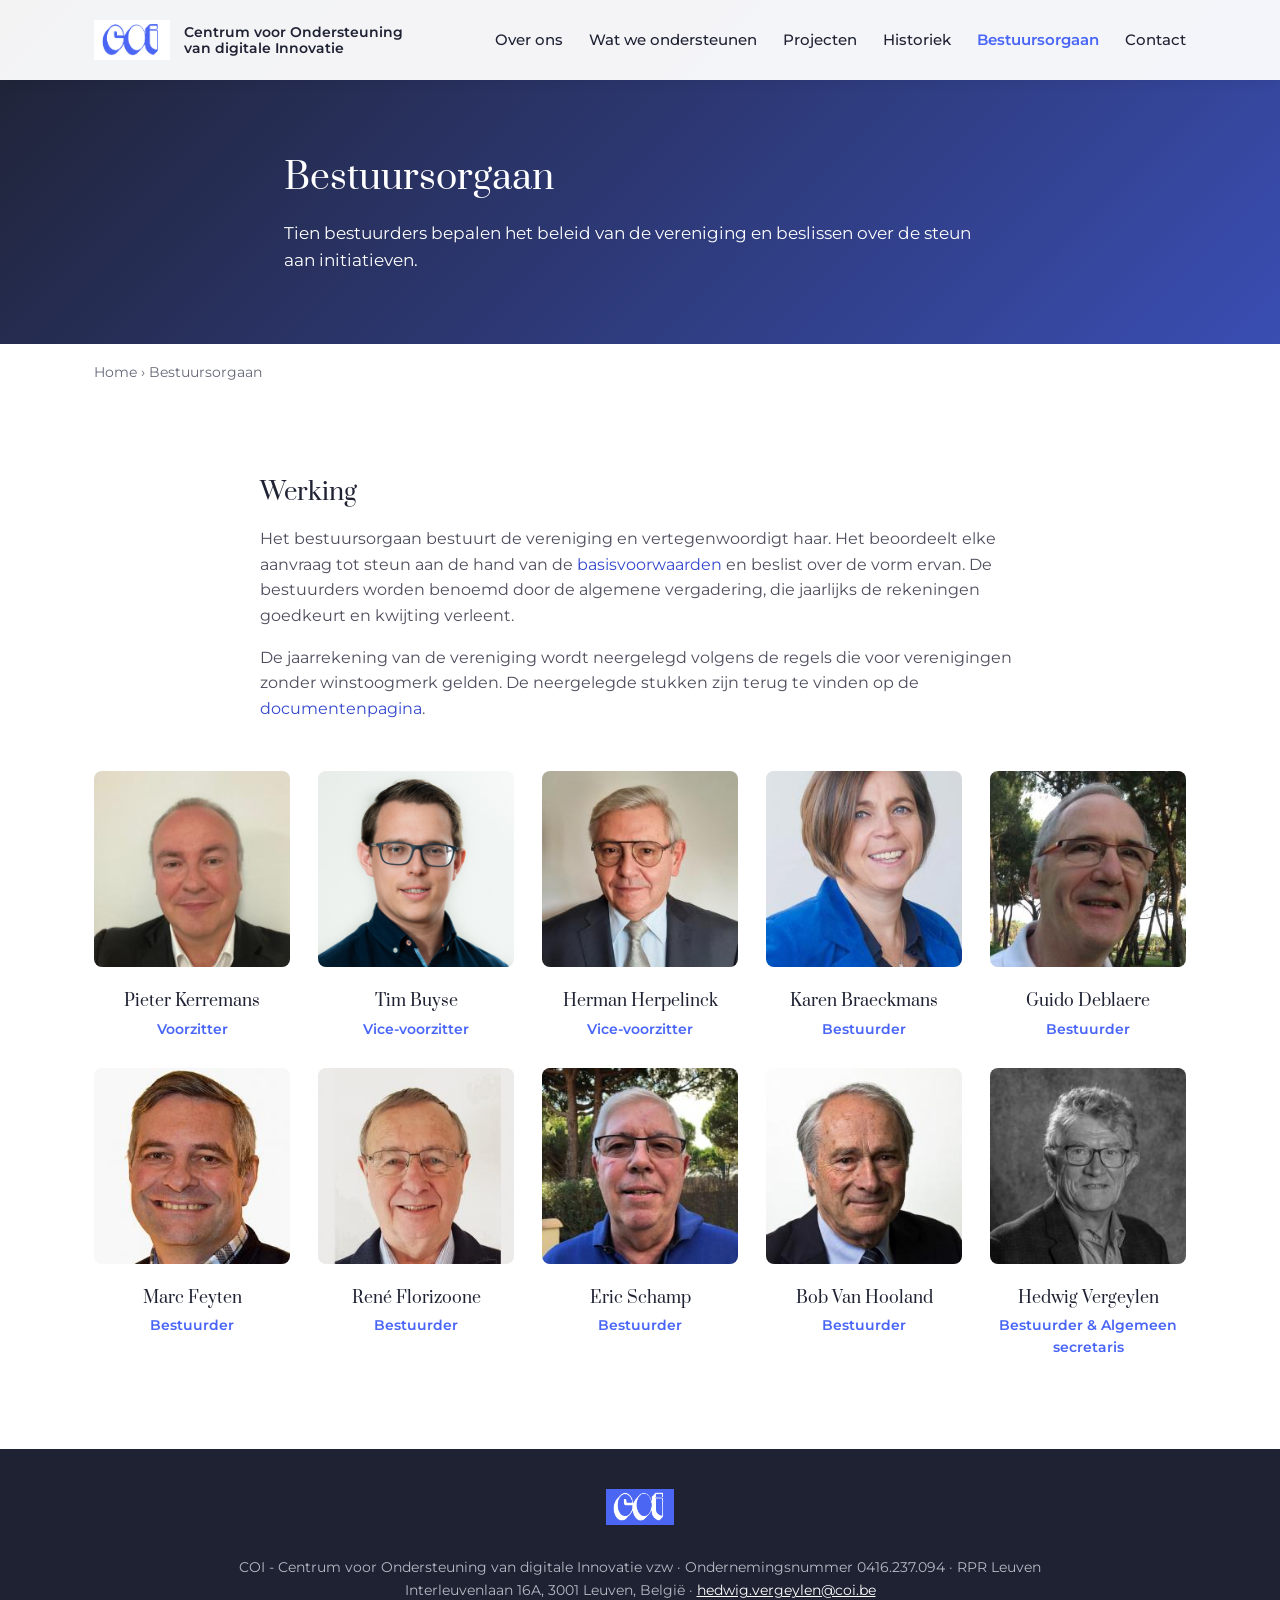
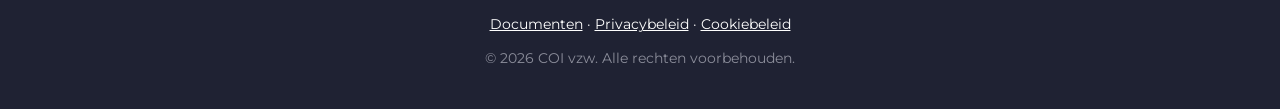
==== bestuursorgaan/index.html @ 9c0be6d2 "Splits one-pager op in elf pagina's en herwerk de projecten De Google for Nonprofits-aanvraag werd g" ====
<!DOCTYPE html>
<html lang="nl">
<head>
<meta charset="UTF-8" />
<meta name="viewport" content="width=device-width, initial-scale=1.0" />
<title>Bestuursorgaan - COI vzw</title>
<meta name="description" content="Het bestuursorgaan van COI vzw telt tien leden. Samenstelling, werking en verantwoording tegenover de algemene vergadering." />
<link rel="canonical" href="https://www.coivzw.be/bestuursorgaan/" />
<link rel="icon" type="image/png" sizes="32x32" href="../assets/favicon-32.png" />
<link rel="icon" type="image/png" sizes="16x16" href="../assets/favicon-16.png" />
<link rel="apple-touch-icon" href="../assets/apple-touch-icon.png" />
<link rel="preconnect" href="https://fonts.googleapis.com" />
<link rel="preconnect" href="https://fonts.gstatic.com" crossorigin />
<link href="https://fonts.googleapis.com/css2?family=Prata&family=Montserrat:wght@400;500;600;700&display=swap" rel="stylesheet" />
<link rel="stylesheet" href="../css/style.css" />
</head>
<body>

<header class="header" id="top">
  <div class="container header__inner">
    <a href="../" class="header__logo">
      <img src="../assets/logo.png" alt="COI vzw logo" class="header__logo-mark">
      <span class="header__logo-text">Centrum voor Ondersteuning<br>van digitale Innovatie</span>
    </a>
    <nav class="nav" id="nav">
      <ul class="nav__list">
        <li><a href="../over-ons/">Over ons</a></li>
        <li><a href="../wat-we-ondersteunen/">Wat we ondersteunen</a></li>
        <li><a href="../projecten/">Projecten</a></li>
        <li><a href="../historiek/">Historiek</a></li>
        <li><a href="../bestuursorgaan/" class="is-active">Bestuursorgaan</a></li>
        <li><a href="../contact/">Contact</a></li>
      </ul>
    </nav>
    <button class="nav-toggle" id="navToggle" aria-label="Menu openen" aria-expanded="false">
      <span></span><span></span><span></span>
    </button>
  </div>
</header>

<section class="page-hero">
  <div class="page-hero__overlay"></div>
  <div class="container page-hero__content">
    <h1>Bestuursorgaan</h1>
    <p>Tien bestuurders bepalen het beleid van de vereniging en beslissen over de steun aan initiatieven.</p>
  </div>
</section>

<main>
  <div class="container">
    <p class="breadcrumb"><a href="../">Home</a> &rsaquo; Bestuursorgaan</p>
  </div>

  <section class="section">
    <div class="container">
      <div class="prose" style="margin-bottom:50px;">
        <h2>Werking</h2>
        <p>Het bestuursorgaan bestuurt de vereniging en vertegenwoordigt haar. Het beoordeelt elke aanvraag tot steun aan de hand van de <a href="../wat-we-ondersteunen/">basisvoorwaarden</a> en beslist over de vorm ervan. De bestuurders worden benoemd door de algemene vergadering, die jaarlijks de rekeningen goedkeurt en kwijting verleent.</p>
        <p>De jaarrekening van de vereniging wordt neergelegd volgens de regels die voor verenigingen zonder winstoogmerk gelden. De neergelegde stukken zijn terug te vinden op de <a href="../documenten/">documentenpagina</a>.</p>
      </div>

      <div class="board-grid">
        <div class="board-member">
          <img src="../assets/pk.jpg" alt="Pieter Kerremans" loading="lazy">
          <h3>Pieter Kerremans</h3>
          <p>Voorzitter</p>
        </div>
        <div class="board-member">
          <img src="../assets/tim-buyse.jpg" alt="Tim Buyse" loading="lazy">
          <h3>Tim Buyse</h3>
          <p>Vice-voorzitter</p>
        </div>
        <div class="board-member">
          <img src="../assets/herman-herpelinck.jpg" alt="Herman Herpelinck" loading="lazy">
          <h3>Herman Herpelinck</h3>
          <p>Vice-voorzitter</p>
        </div>
        <div class="board-member">
          <img src="../assets/karen-braeckmans.jpeg" alt="Karen Braeckmans" loading="lazy">
          <h3>Karen Braeckmans</h3>
          <p>Bestuurder</p>
        </div>
        <div class="board-member">
          <img src="../assets/guido-deblaere.jpg" alt="Guido Deblaere" loading="lazy">
          <h3>Guido Deblaere</h3>
          <p>Bestuurder</p>
        </div>
        <div class="board-member">
          <img src="../assets/marc-feyten.jpg" alt="Marc Feyten" loading="lazy">
          <h3>Marc Feyten</h3>
          <p>Bestuurder</p>
        </div>
        <div class="board-member">
          <img src="../assets/rene-florizoone.jpg" alt="René Florizoone" loading="lazy">
          <h3>René Florizoone</h3>
          <p>Bestuurder</p>
        </div>
        <div class="board-member">
          <img src="../assets/eric-schamp.jpg" alt="Eric Schamp" loading="lazy">
          <h3>Eric Schamp</h3>
          <p>Bestuurder</p>
        </div>
        <div class="board-member">
          <img src="../assets/bob-van-hooland.jpeg" alt="Bob Van Hooland" loading="lazy">
          <h3>Bob Van Hooland</h3>
          <p>Bestuurder</p>
        </div>
        <div class="board-member">
          <img src="../assets/hedwig-vergeylen.jpg" alt="Hedwig Vergeylen" loading="lazy">
          <h3>Hedwig Vergeylen</h3>
          <p>Bestuurder &amp; Algemeen secretaris</p>
        </div>
      </div>
    </div>
  </section>
</main>

<footer class="footer">
  <div class="container footer__inner">
    <img src="../assets/logo_white.png" alt="COI vzw logo" class="footer__logo">
    <p class="footer__legal">
      COI - Centrum voor Ondersteuning van digitale Innovatie vzw &middot; Ondernemingsnummer 0416.237.094 &middot; RPR Leuven<br>
      Interleuvenlaan 16A, 3001 Leuven, België &middot; <a href="mailto:hedwig.vergeylen@coi.be">hedwig.vergeylen@coi.be</a>
    </p>
    <p class="footer__links">
      <a href="../documenten/">Documenten</a> &middot;
      <a href="../privacy/">Privacybeleid</a> &middot;
      <a href="../cookies/">Cookiebeleid</a>
    </p>
    <p class="footer__copy">&copy; <span id="year"></span> COI vzw. Alle rechten voorbehouden.</p>
  </div>
</footer>

<script src="../js/script.js"></script>
</body>
</html>
---- css/style.css ----
:root {
  --color-primary: #4865f7;
  /* Iets donkerder dan --color-primary, enkel voor linktekst: het merkblauw haalt
     op wit net 4,69:1 en dat is te krap voor lopende tekst. */
  --color-link: #3448cd;
  --color-text: #4d4d5d;
  /* Voor bijschriften en meta-regels. Vervangt #9a9aa8 en #8b8d9a, die op wit
     onder de leesbaarheidsdrempel van 4,5:1 bleven. */
  --color-muted: #666877;
  --color-dark: #1f2233;
  --color-bg-alt: #f1f3f9;
  --font-heading: "Prata", serif;
  --font-body: "Montserrat", sans-serif;
  --max-width: 1140px;
}

* {
  margin: 0;
  padding: 0;
  box-sizing: border-box;
}

html {
  scroll-behavior: smooth;
  /* De site heeft maar een ontwerp: een licht. Zonder deze regel darkent de browser
     in donkere modus zelf het canvas, terwijl onze tekstkleuren donker blijven -
     dan staat bijna-zwarte tekst op een zwarte achtergrond. */
  color-scheme: only light;
  background-color: #fff;
}

body {
  font-family: var(--font-body);
  color: var(--color-text);
  line-height: 1.6;
  /* Expliciet, niet transparant: anders schijnt het canvas van de browser door. */
  background-color: #fff;
}

.container {
  max-width: var(--max-width);
  margin: 0 auto;
  padding: 0 24px;
}

h1, h2, h3 {
  font-family: var(--font-heading);
  color: var(--color-dark);
  font-weight: 400;
}

a {
  color: var(--color-link);
  text-decoration: none;
}

/* Header */
.header {
  position: fixed;
  top: 0;
  left: 0;
  right: 0;
  z-index: 100;
  background: rgba(255, 255, 255, 0.95);
  box-shadow: 0 2px 10px rgba(0, 0, 0, 0.06);
}

.header__inner {
  display: flex;
  align-items: center;
  justify-content: space-between;
  /* Houdt de naam los van het menu; zonder deze gap raken ze elkaar bijna
     op de breedtes waar het menu nog horizontaal staat. */
  gap: 48px;
  height: 80px;
}

.header__logo {
  display: flex;
  align-items: center;
  gap: 14px;
  color: var(--color-dark);
  flex-shrink: 0;
}

.header__logo-mark {
  height: 40px;
  width: auto;
  flex-shrink: 0;
}

.header__logo-text {
  font-size: 0.85rem;
  font-weight: 600;
  line-height: 1.2;
}

.nav__list {
  display: flex;
  gap: 26px;
  list-style: none;
}

.nav__list a {
  color: var(--color-dark);
  font-weight: 500;
  font-size: 0.95rem;
  transition: color 0.2s;
}

.nav__list a:hover {
  color: var(--color-primary);
}

.nav-toggle {
  display: none;
  flex-direction: column;
  justify-content: center;
  gap: 5px;
  background: none;
  border: none;
  cursor: pointer;
  width: 40px;
  height: 40px;
}

.nav-toggle span {
  display: block;
  width: 24px;
  height: 2px;
  background: var(--color-dark);
  margin: 0 auto;
}

/* Hero */
.hero {
  position: relative;
  height: 100vh;
  min-height: 480px;
  display: flex;
  align-items: center;
  background-size: cover;
  background-position: center;
  color: #fff;
}

.hero__overlay {
  position: absolute;
  inset: 0;
  background: linear-gradient(135deg, rgba(31, 34, 51, 0.85), rgba(72, 101, 247, 0.6));
}

.hero__content {
  position: relative;
  z-index: 1;
  max-width: 720px;
}

.hero h1 {
  color: #fff;
  font-size: 2.6rem;
  margin-bottom: 20px;
}

.hero p {
  font-size: 1.15rem;
  margin-bottom: 28px;
}

.btn {
  display: inline-block;
  background: var(--color-primary);
  color: #fff;
  padding: 14px 32px;
  border-radius: 4px;
  font-weight: 600;
  border: none;
  cursor: pointer;
  font-family: var(--font-body);
  font-size: 1rem;
  transition: background 0.2s;
}

.btn:hover {
  background: #2f48d6;
}

/* Sections */
.section {
  padding: 90px 0;
}

.section--alt {
  background: var(--color-bg-alt);
}

.section__title {
  font-size: 2.2rem;
  margin-bottom: 40px;
  text-align: center;
}

.section__intro {
  text-align: center;
  margin-top: -20px;
  margin-bottom: 40px;
  color: var(--color-text);
}

/* About */
.about {
  max-width: 760px;
  margin: 0 auto;
}

.about p {
  margin-bottom: 18px;
}

.about ul {
  margin: 0 0 18px 20px;
}

.about li {
  margin-bottom: 8px;
}

/* Projects */
.projects-grid {
  display: grid;
  grid-template-columns: repeat(auto-fit, minmax(280px, 1fr));
  gap: 28px;
}

.project-card {
  background: #fff;
  border-radius: 8px;
  overflow: hidden;
  box-shadow: 0 4px 16px rgba(0, 0, 0, 0.06);
  display: flex;
  flex-direction: column;
  transition: transform 0.2s, box-shadow 0.2s;
}

.project-card:hover {
  transform: translateY(-4px);
  box-shadow: 0 8px 24px rgba(0, 0, 0, 0.1);
}

/* Elk logo staat in hetzelfde lichtgrijze kader - een lichte drager, want zo
   goed als elk merk levert zijn logo in een donkere versie aan. Het grijs zet
   het kader vanzelf af tegen de witte kaart eronder, dus geen randlijn nodig. */
.project-card__logo {
  height: 140px;
  display: flex;
  align-items: center;
  justify-content: center;
  background: var(--color-bg-alt);
  padding: 24px;
}

.project-card__logo img {
  max-width: 100%;
  max-height: 90px;
  object-fit: contain;
}

/* Voor brede woordmerken (bv. Syndicate One, 208x26): die zijn van nature laag
   en zouden anders als een streepje in het midden van het kader hangen. Laat ze
   de volle breedte nemen in plaats van hun eigen pixelbreedte. */
.project-card__logo--wide img {
  width: 100%;
  height: auto;
}

/* Drie merken leverden hun logo enkel als zuiver wit silhouet op transparant
   (gemeten: maximale verzadiging <= 0,03, dus echt monochroom). Omkeren geeft
   exact dezelfde vorm in zwart en houdt ze leesbaar op het witte kader. Gebruik
   dit uitsluitend voor monochrome logo's - bij kleur verschuift de tint. */
.project-card__logo--invert img {
  filter: invert(1);
}

.project-card__body {
  padding: 20px 24px 24px;
}

.project-card__body h3 {
  font-size: 1.1rem;
  margin-bottom: 10px;
  display: flex;
  flex-wrap: wrap;
  align-items: baseline;
  gap: 8px;
}

.project-card__year {
  font-family: var(--font-body);
  font-size: 0.8rem;
  color: var(--color-link);
  font-weight: 600;
  background: var(--color-bg-alt);
  padding: 2px 10px;
  border-radius: 12px;
}

.project-card__body p {
  font-size: 0.92rem;
  color: var(--color-text);
}

/* Timeline */
.timeline {
  max-width: 760px;
  margin: 0 auto;
  position: relative;
  padding-left: 32px;
  border-left: 3px solid var(--color-bg-alt);
}

.timeline__item {
  position: relative;
  margin-bottom: 40px;
}

.timeline__item:last-child {
  margin-bottom: 0;
}

.timeline__item::before {
  content: "";
  position: absolute;
  left: -41px;
  top: 4px;
  width: 16px;
  height: 16px;
  border-radius: 50%;
  background: var(--color-primary);
  border: 3px solid #fff;
}

.timeline__year {
  font-family: var(--font-heading);
  color: var(--color-primary);
  font-size: 1.2rem;
  margin-bottom: 8px;
}

/* Board */
.board-grid {
  display: grid;
  grid-template-columns: repeat(auto-fit, minmax(180px, 1fr));
  gap: 28px;
}

.board-member {
  text-align: center;
}

.board-member img {
  width: 100%;
  aspect-ratio: 1 / 1;
  object-fit: cover;
  border-radius: 8px;
  margin-bottom: 14px;
  background: var(--color-bg-alt);
}

.board-member h3 {
  font-size: 1rem;
  margin-bottom: 4px;
}

.board-member p {
  font-size: 0.85rem;
  color: var(--color-primary);
  font-weight: 600;
}

/* Contact */
.contact {
  display: grid;
  grid-template-columns: 1fr 1.4fr;
  gap: 48px;
}

.contact__info h3 {
  font-size: 1.1rem;
  margin-bottom: 6px;
  margin-top: 20px;
}

.contact__info h3:first-child {
  margin-top: 0;
}

.contact__form {
  display: flex;
  flex-direction: column;
  gap: 6px;
}

.contact__form label {
  font-weight: 600;
  font-size: 0.9rem;
  margin-top: 10px;
}

.contact__form input,
.contact__form textarea {
  padding: 12px 14px;
  border: 1px solid #d9dce5;
  border-radius: 4px;
  font-family: var(--font-body);
  font-size: 0.95rem;
}

.contact__form input:focus,
.contact__form textarea:focus {
  outline: 2px solid var(--color-primary);
}

.contact__form .btn {
  margin-top: 16px;
  align-self: flex-start;
}

.contact__form-note {
  font-size: 0.8rem;
  color: var(--color-muted);
  margin-top: 10px;
}

/* Footer */
.footer {
  background: var(--color-dark);
  color: #fff;
  padding: 40px 0;
  text-align: center;
  font-size: 0.85rem;
}

.footer__legal {
  margin-top: 8px;
  color: #b7b9c4;
  line-height: 1.7;
}

.footer__links {
  margin-top: 12px;
}

/* Alle links in de voettekst wit: het merkblauw haalt op de donkere
   achtergrond maar 2,2:1 en is daar praktisch onleesbaar. */
.footer a {
  color: #fff;
  text-decoration: underline;
}

.footer__copy {
  margin-top: 12px;
  color: #8b8d9a;
}

.footer__logo {
  height: 36px;
  width: auto;
  margin-bottom: 16px;
}

/* Page hero (binnenpagina's) - compacter dan de hero op de homepage,
   met extra ruimte bovenaan omdat de header fixed staat. */
.page-hero {
  position: relative;
  padding: 150px 0 70px;
  background: var(--color-dark);
  background-size: cover;
  background-position: center;
  color: #fff;
}

.page-hero__overlay {
  position: absolute;
  inset: 0;
  background: linear-gradient(135deg, rgba(31, 34, 51, 0.9), rgba(72, 101, 247, 0.65));
}

.page-hero__content {
  position: relative;
  z-index: 1;
  max-width: 760px;
}

.page-hero h1 {
  color: #fff;
  font-size: 2.2rem;
  margin-bottom: 14px;
}

.page-hero p {
  font-size: 1.05rem;
}

/* Breadcrumb */
.breadcrumb {
  font-size: 0.85rem;
  color: var(--color-muted);
  padding: 18px 0 0;
}

.breadcrumb a {
  color: var(--color-muted);
}

.breadcrumb a:hover {
  color: var(--color-primary);
}

/* Actieve navigatie-link */
.nav__list a.is-active {
  color: var(--color-primary);
  font-weight: 600;
}

/* Kaartjes met doorverwijzingen (homepage) */
.cards {
  display: grid;
  grid-template-columns: repeat(auto-fit, minmax(260px, 1fr));
  gap: 28px;
}

.card {
  background: #fff;
  border-radius: 8px;
  padding: 28px;
  box-shadow: 0 4px 16px rgba(0, 0, 0, 0.06);
  display: flex;
  flex-direction: column;
  transition: transform 0.2s, box-shadow 0.2s;
}

.card:hover {
  transform: translateY(-4px);
  box-shadow: 0 8px 24px rgba(0, 0, 0, 0.1);
}

.card h3 {
  font-size: 1.2rem;
  margin-bottom: 10px;
}

.card p {
  font-size: 0.94rem;
  margin-bottom: 18px;
  flex-grow: 1;
}

.card__link {
  font-weight: 600;
  font-size: 0.9rem;
}

/* Feitenstrook */
.facts {
  display: grid;
  grid-template-columns: repeat(auto-fit, minmax(200px, 1fr));
  gap: 28px;
  text-align: center;
}

.fact__value {
  font-family: var(--font-heading);
  font-size: 2rem;
  color: var(--color-primary);
  line-height: 1.2;
}

.fact__label {
  font-size: 0.9rem;
  margin-top: 6px;
}

/* Identiteitskader (rechtsvorm, ondernemingsnummer, zetel) */
.identity {
  max-width: 760px;
  margin: 40px auto 0;
  background: #fff;
  border: 1px solid #e2e5ee;
  border-left: 4px solid var(--color-primary);
  border-radius: 6px;
  padding: 24px 28px;
}

.identity h3 {
  font-size: 1.05rem;
  margin-bottom: 12px;
}

.identity dl {
  display: grid;
  grid-template-columns: minmax(160px, auto) 1fr;
  gap: 8px 20px;
  font-size: 0.92rem;
}

.identity dt {
  font-weight: 600;
  color: var(--color-dark);
}

.identity dd {
  margin: 0;
}

/* Lopende tekst (over ons, criteria, juridische pagina's) */
.prose {
  max-width: 760px;
  margin: 0 auto;
}

.prose h2 {
  font-size: 1.5rem;
  margin: 40px 0 14px;
}

.prose h2:first-child {
  margin-top: 0;
}

.prose h3 {
  font-size: 1.15rem;
  margin: 28px 0 10px;
}

.prose p {
  margin-bottom: 16px;
}

.prose ul,
.prose ol {
  margin: 0 0 16px 22px;
}

.prose li {
  margin-bottom: 8px;
}

/* Brede tabellen scrollen binnen hun eigen kader; de pagina zelf mag
   nooit horizontaal scrollen op een smal scherm. */
.table-scroll {
  overflow-x: auto;
  margin-bottom: 20px;
}

.prose table {
  width: 100%;
  min-width: 520px;
  border-collapse: collapse;
  margin-bottom: 0;
  font-size: 0.92rem;
}

.prose th,
.prose td {
  border: 1px solid #e2e5ee;
  padding: 10px 12px;
  text-align: left;
  vertical-align: top;
}

.prose th {
  background: var(--color-bg-alt);
  font-weight: 600;
  color: var(--color-dark);
}

.prose__updated {
  font-size: 0.85rem;
  color: var(--color-muted);
  margin-bottom: 30px;
}

/* Documentenlijst */
.doc-list {
  max-width: 760px;
  margin: 0 auto;
  list-style: none;
}

.doc-list li {
  border-bottom: 1px solid #e2e5ee;
  padding: 18px 0;
  display: flex;
  flex-wrap: wrap;
  align-items: baseline;
  gap: 6px 16px;
}

.doc-list li:first-child {
  border-top: 1px solid #e2e5ee;
}

.doc-list__title {
  font-weight: 600;
  color: var(--color-dark);
  flex-grow: 1;
}

.doc-list__meta {
  font-size: 0.85rem;
  color: var(--color-muted);
}

/* Projectkaart: maatschappelijke opbrengst eerst, rol als voetregel */
.project-card__role {
  margin-top: 14px;
  padding-top: 12px;
  border-top: 1px solid #e9ebf2;
  font-size: 0.82rem;
  color: var(--color-muted);
}

/* Responsive */
@media (max-width: 860px) {
  .page-hero {
    padding: 120px 0 50px;
  }

  .page-hero h1 {
    font-size: 1.7rem;
  }

  .identity dl {
    grid-template-columns: 1fr;
    gap: 2px;
  }

  .identity dd {
    margin-bottom: 10px;
  }

  .nav {
    position: fixed;
    top: 80px;
    left: 0;
    right: 0;
    background: #fff;
    box-shadow: 0 4px 10px rgba(0, 0, 0, 0.08);
    max-height: 0;
    overflow: hidden;
    transition: max-height 0.3s ease;
  }

  .nav.is-open {
    /* Ruim genoeg voor de zes menu-items (gemeten: 339px bij 375px breed). */
    max-height: 420px;
  }

  .nav__list {
    flex-direction: column;
    gap: 0;
    padding: 10px 24px;
  }

  .nav__list li {
    border-bottom: 1px solid var(--color-bg-alt);
  }

  .nav__list a {
    display: block;
    padding: 14px 0;
  }

  .nav-toggle {
    display: flex;
  }

  .header__logo-text {
    display: none;
  }

  .hero h1 {
    font-size: 1.9rem;
  }

  .contact {
    grid-template-columns: 1fr;
  }
}
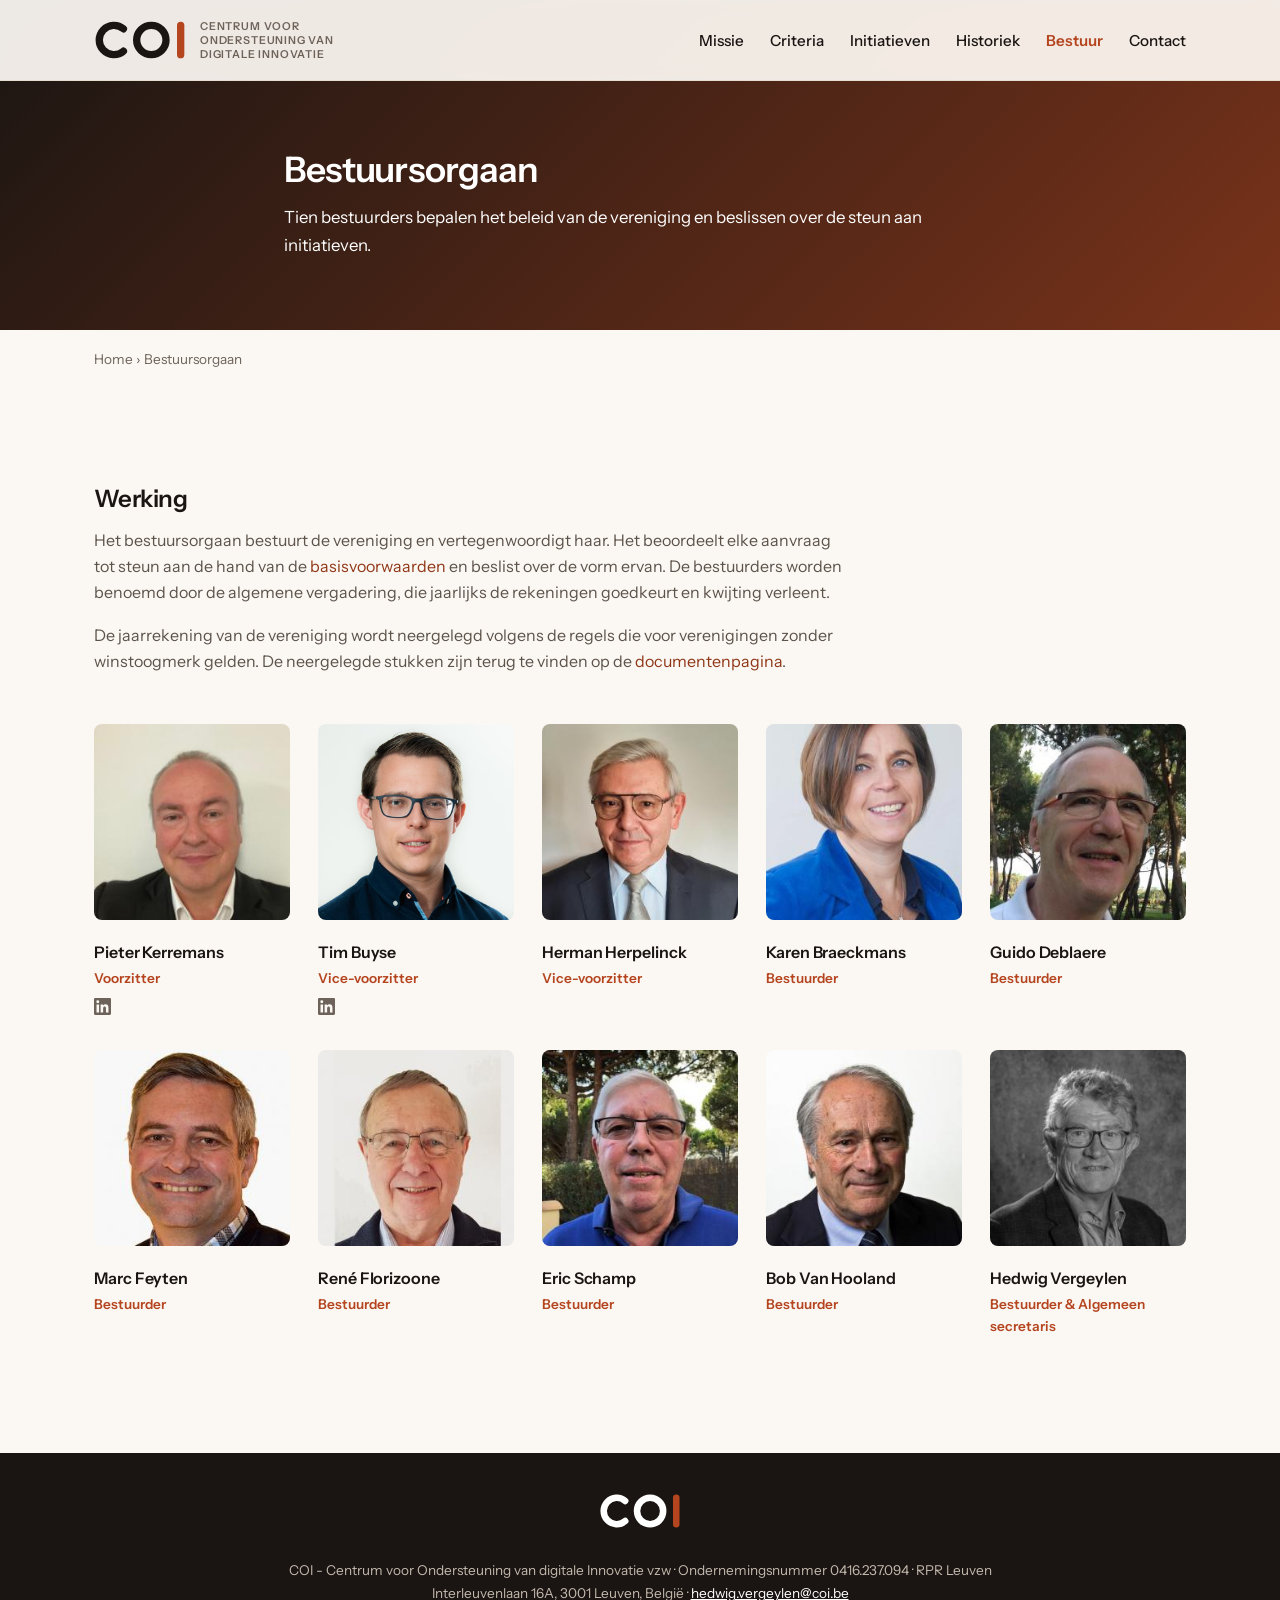
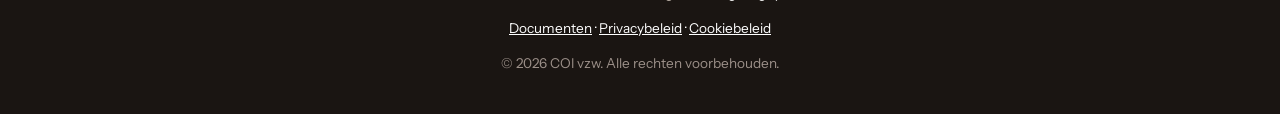
==== commit 03cca015: "Nieuwe vormtaal: warm palet, eigen lettertypes, nieuw merkteken Vormgeving: - palet "Klei": terracot" ====
--- a/bestuursorgaan/index.html
+++ b/bestuursorgaan/index.html
@@ -6,12 +6,10 @@
 <title>Bestuursorgaan - COI vzw</title>
 <meta name="description" content="Het bestuursorgaan van COI vzw telt tien leden. Samenstelling, werking en verantwoording tegenover de algemene vergadering." />
 <link rel="canonical" href="https://www.coivzw.be/bestuursorgaan/" />
+<link rel="icon" type="image/svg+xml" href="../assets/favicon.svg" />
 <link rel="icon" type="image/png" sizes="32x32" href="../assets/favicon-32.png" />
 <link rel="icon" type="image/png" sizes="16x16" href="../assets/favicon-16.png" />
 <link rel="apple-touch-icon" href="../assets/apple-touch-icon.png" />
-<link rel="preconnect" href="https://fonts.googleapis.com" />
-<link rel="preconnect" href="https://fonts.gstatic.com" crossorigin />
-<link href="https://fonts.googleapis.com/css2?family=Prata&family=Montserrat:wght@400;500;600;700&display=swap" rel="stylesheet" />
 <link rel="stylesheet" href="../css/style.css" />
 </head>
 <body>
@@ -19,16 +17,18 @@
 <header class="header" id="top">
   <div class="container header__inner">
     <a href="../" class="header__logo">
-      <img src="../assets/logo.png" alt="COI vzw logo" class="header__logo-mark">
-      <span class="header__logo-text">Centrum voor Ondersteuning<br>van digitale Innovatie</span>
+      <img src="../assets/coi-logo.svg" alt="COI vzw" class="header__logo-mark">
+      <span class="header__logo-text">
+        <span class="header__logo-sub">Centrum voor Ondersteuning van digitale Innovatie</span>
+      </span>
     </a>
     <nav class="nav" id="nav">
       <ul class="nav__list">
-        <li><a href="../over-ons/">Over ons</a></li>
-        <li><a href="../wat-we-ondersteunen/">Wat we ondersteunen</a></li>
-        <li><a href="../projecten/">Projecten</a></li>
+        <li><a href="../over-ons/">Missie</a></li>
+        <li><a href="../wat-we-ondersteunen/">Criteria</a></li>
+        <li><a href="../projecten/">Initiatieven</a></li>
         <li><a href="../historiek/">Historiek</a></li>
-        <li><a href="../bestuursorgaan/" class="is-active">Bestuursorgaan</a></li>
+        <li><a href="../bestuursorgaan/" class="is-active">Bestuur</a></li>
         <li><a href="../contact/">Contact</a></li>
       </ul>
     </nav>
@@ -64,11 +64,17 @@
           <img src="../assets/pk.jpg" alt="Pieter Kerremans" loading="lazy">
           <h3>Pieter Kerremans</h3>
           <p>Voorzitter</p>
+          <a class="board-member__li" href="https://www.linkedin.com/in/pieter-kerremans-a9706024/" rel="noopener" aria-label="Pieter Kerremans op LinkedIn">
+            <svg viewBox="0 0 24 24" aria-hidden="true" focusable="false"><path d="M20.45 20.45h-3.56v-5.57c0-1.33-.02-3.04-1.85-3.04-1.85 0-2.14 1.45-2.14 2.94v5.67H9.35V9h3.41v1.56h.05c.48-.9 1.63-1.85 3.36-1.85 3.59 0 4.25 2.36 4.25 5.44v6.3zM5.34 7.43a2.06 2.06 0 1 1 0-4.13 2.06 2.06 0 0 1 0 4.13zM7.12 20.45H3.56V9h3.56v11.45zM22.22 0H1.77C.79 0 0 .77 0 1.72v20.56C0 23.23.79 24 1.77 24h20.45c.98 0 1.78-.77 1.78-1.72V1.72C24 .77 23.2 0 22.22 0z"/></svg>
+          </a>
         </div>
         <div class="board-member">
           <img src="../assets/tim-buyse.jpg" alt="Tim Buyse" loading="lazy">
           <h3>Tim Buyse</h3>
           <p>Vice-voorzitter</p>
+          <a class="board-member__li" href="https://www.linkedin.com/in/timbuyse" rel="noopener" aria-label="Tim Buyse op LinkedIn">
+            <svg viewBox="0 0 24 24" aria-hidden="true" focusable="false"><path d="M20.45 20.45h-3.56v-5.57c0-1.33-.02-3.04-1.85-3.04-1.85 0-2.14 1.45-2.14 2.94v5.67H9.35V9h3.41v1.56h.05c.48-.9 1.63-1.85 3.36-1.85 3.59 0 4.25 2.36 4.25 5.44v6.3zM5.34 7.43a2.06 2.06 0 1 1 0-4.13 2.06 2.06 0 0 1 0 4.13zM7.12 20.45H3.56V9h3.56v11.45zM22.22 0H1.77C.79 0 0 .77 0 1.72v20.56C0 23.23.79 24 1.77 24h20.45c.98 0 1.78-.77 1.78-1.72V1.72C24 .77 23.2 0 22.22 0z"/></svg>
+          </a>
         </div>
         <div class="board-member">
           <img src="../assets/herman-herpelinck.jpg" alt="Herman Herpelinck" loading="lazy">
@@ -117,7 +123,7 @@
 
 <footer class="footer">
   <div class="container footer__inner">
-    <img src="../assets/logo_white.png" alt="COI vzw logo" class="footer__logo">
+    <img src="../assets/coi-logo-wit.svg" alt="COI vzw" class="footer__logo">
     <p class="footer__legal">
       COI - Centrum voor Ondersteuning van digitale Innovatie vzw &middot; Ondernemingsnummer 0416.237.094 &middot; RPR Leuven<br>
       Interleuvenlaan 16A, 3001 Leuven, België &middot; <a href="mailto:hedwig.vergeylen@coi.be">hedwig.vergeylen@coi.be</a>
--- a/css/style.css
+++ b/css/style.css
@@ -1,17 +1,96 @@
+/* Lettertypes staan op onze eigen server, niet bij Google.
+   Reden: bij Google Fonts doet de browser van elke bezoeker een verzoek aan
+   fonts.googleapis.com en fonts.gstatic.com, waarbij zijn IP-adres naar Google
+   gaat. Lokaal hosten haalt die partij uit de bezoekersstroom en scheelt ook
+   twee DNS-opzoekingen en twee verbindingen bij het laden.
+
+   Instrument Sans is variabel (400-700 in één bestand) en Instrument Serif is
+   als paar ontworpen; samen 74 KB. font-display: swap toont meteen tekst in de
+   systeemletter en wisselt zodra het bestand er is. */
+@font-face {
+  font-family: "Instrument Sans";
+  font-style: normal;
+  font-weight: 400 700;
+  font-display: swap;
+  src: url("../fonts/instrument-sans-latin.woff2") format("woff2");
+  unicode-range: U+0000-00FF, U+0131, U+0152-0153, U+02BB-02BC, U+02C6, U+02DA,
+    U+02DC, U+0304, U+0308, U+0329, U+2000-206F, U+20AC, U+2122, U+2191, U+2193,
+    U+2212, U+2215, U+FEFF, U+FFFD;
+}
+
+@font-face {
+  font-family: "Instrument Sans";
+  font-style: normal;
+  font-weight: 400 700;
+  font-display: swap;
+  src: url("../fonts/instrument-sans-latin-ext.woff2") format("woff2");
+  unicode-range: U+0100-02BA, U+02BD-02C5, U+02C7-02CC, U+02CE-02D7, U+02DD-02FF,
+    U+0304, U+0308, U+0329, U+1D00-1DBF, U+1E00-1E9F, U+1EF2-1EFF, U+2020,
+    U+20A0-20AB, U+20AD-20C0, U+2113, U+2C60-2C7F, U+A720-A7FF;
+}
+
+@font-face {
+  font-family: "Instrument Serif";
+  font-style: normal;
+  font-weight: 400;
+  font-display: swap;
+  src: url("../fonts/instrument-serif-latin.woff2") format("woff2");
+  unicode-range: U+0000-00FF, U+0131, U+0152-0153, U+02BB-02BC, U+02C6, U+02DA,
+    U+02DC, U+0304, U+0308, U+0329, U+2000-206F, U+20AC, U+2122, U+2191, U+2193,
+    U+2212, U+2215, U+FEFF, U+FFFD;
+}
+
+@font-face {
+  font-family: "Instrument Serif";
+  font-style: normal;
+  font-weight: 400;
+  font-display: swap;
+  src: url("../fonts/instrument-serif-latin-ext.woff2") format("woff2");
+  unicode-range: U+0100-02BA, U+02BD-02C5, U+02C7-02CC, U+02CE-02D7, U+02DD-02FF,
+    U+0304, U+0308, U+0329, U+1D00-1DBF, U+1E00-1E9F, U+1EF2-1EFF, U+2020,
+    U+20A0-20AB, U+20AD-20C0, U+2113, U+2C60-2C7F, U+A720-A7FF;
+}
+
 :root {
-  --color-primary: #4865f7;
-  /* Iets donkerder dan --color-primary, enkel voor linktekst: het merkblauw haalt
-     op wit net 4,69:1 en dat is te krap voor lopende tekst. */
-  --color-link: #3448cd;
-  --color-text: #4d4d5d;
-  /* Voor bijschriften en meta-regels. Vervangt #9a9aa8 en #8b8d9a, die op wit
-     onder de leesbaarheidsdrempel van 4,5:1 bleven. */
-  --color-muted: #666877;
-  --color-dark: #1f2233;
-  --color-bg-alt: #f1f3f9;
-  --font-heading: "Prata", serif;
-  --font-body: "Montserrat", sans-serif;
+  /* Palet "Klei": terracotta accent op warm papier.
+     Alle kleuren op de site komen uit deze lijst; er staat verder nergens nog
+     een kleurwaarde los in het bestand. Een richtingswijziging is dus een
+     kwestie van dit blok aanpassen. */
+  --color-primary: #b4451f;   /* knoppen, accenten */
+  --color-primary-diep: #93381a; /* knop bij hover */
+  --color-link: #8f3616;      /* linktekst: donkerder, want die heeft 4,5:1 nodig */
+
+  --color-text: #5c534b;
+  /* Net donker genoeg om ook op het zandvlak (--color-bg-alt) boven 4,5:1 te
+     blijven; op #756b62 haalde de sectie-inleiding daar maar 4,34:1. */
+  --color-muted: #6d635a;
+  --color-dark: #1a1512;      /* koppen, voettekst, hero */
+  --color-bg: #fbf7f2;        /* papier */
+  --color-surface: #ffffff;   /* kaarten, die liggen op het papier */
+  --color-bg-alt: #f3e9de;    /* afwisselende secties en logokaders */
+  --color-line: #e7ded2;
+  --color-line-diep: #d8c9b7; /* rand van een kaart bij hover */
+
+  /* Voettekst staat op --color-dark; deze twee zijn de leesbare tinten daarop. */
+  --color-op-donker: #c3b8ad;
+  --color-op-donker-zacht: #9c9089;
+
+  /* De serif is gereserveerd voor cijfers: jaartallen op de projectenpagina, de
+     nummers van de basisvoorwaarden, de tijdlijn. Daar geeft hij karakter
+     zonder de koppen een uitgeverslook te bezorgen. */
+  --font-heading: "Instrument Serif", Georgia, "Times New Roman", serif;
+  --font-body: "Instrument Sans", -apple-system, BlinkMacSystemFont, "Segoe UI", sans-serif;
+  --font-kop-klein: var(--font-body);
   --max-width: 1140px;
+
+  /* EÃƒÆ’Ã‚Â©n gedeelde versnellingscurve en duur voor alle overgangen. Zo bewegen
+     knoppen, kaarten, navigatie en de scroll-animaties op dezelfde manier. */
+  --ease: cubic-bezier(0.22, 0.61, 0.36, 1);
+  --snel: 0.2s;
+  --traag: 0.7s;
+
+  /* Verticale ademruimte per sectie, meeschalend met de vensterbreedte. */
+  --sectie-ruimte: clamp(72px, 9vw, 128px);
 }
 
 * {
@@ -26,15 +105,16 @@
      in donkere modus zelf het canvas, terwijl onze tekstkleuren donker blijven -
      dan staat bijna-zwarte tekst op een zwarte achtergrond. */
   color-scheme: only light;
-  background-color: #fff;
+  background-color: var(--color-bg);
 }
 
 body {
   font-family: var(--font-body);
   color: var(--color-text);
-  line-height: 1.6;
+  line-height: 1.65;
+  -webkit-font-smoothing: antialiased;
   /* Expliciet, niet transparant: anders schijnt het canvas van de browser door. */
-  background-color: #fff;
+  background-color: var(--color-bg);
 }
 
 .container {
@@ -43,15 +123,32 @@
   padding: 0 24px;
 }
 
-h1, h2, h3 {
-  font-family: var(--font-heading);
+/* Koppen staan in de schreefloze letter, niet in de serif. Een display-serif
+   geeft de site een uitgeverskarakter dat vloekt met de rest; halfvet en strak
+   gespatieerd sluit beter aan bij de opmaak. De serif blijft wel in gebruik,
+   maar uitsluitend voor cijfers - zie .jaar-kop en .voorwaarde__nr. */
+h1, h2 {
+  font-family: var(--font-body);
   color: var(--color-dark);
-  font-weight: 400;
+  font-weight: 600;
+  letter-spacing: -0.022em;
+  line-height: 1.14;
+}
+
+/* h3 is bijna altijd een kaarttitel of een tussenkop van 17 tot 20 px. Daar
+   houdt de serif niet stand; de sans in halfvet leest daar beter. */
+h3 {
+  font-family: var(--font-kop-klein);
+  color: var(--color-dark);
+  font-weight: 600;
+  letter-spacing: -0.005em;
+  line-height: 1.3;
 }
 
 a {
   color: var(--color-link);
   text-decoration: none;
+  transition: color var(--snel) var(--ease);
 }
 
 /* Header */
@@ -61,8 +158,9 @@
   left: 0;
   right: 0;
   z-index: 100;
-  background: rgba(255, 255, 255, 0.95);
-  box-shadow: 0 2px 10px rgba(0, 0, 0, 0.06);
+  background: rgba(251, 247, 242, 0.94);
+  backdrop-filter: saturate(1.4) blur(8px);
+  border-bottom: 1px solid var(--color-line);
 }
 
 .header__inner {
@@ -89,10 +187,25 @@
   flex-shrink: 0;
 }
 
+/* De naam naast het merkteken: de afkorting groot in de kopletter, de voluit
+   geschreven naam eronder als kleinkapitaal. Zo staat er een echte lockup in
+   plaats van twee regels kleine tekst. */
 .header__logo-text {
-  font-size: 0.85rem;
+  display: flex;
+  flex-direction: column;
+  justify-content: center;
+}
+
+/* Het merkteken leest zelf al C-O-I, dus de afkorting hoeft er niet naast.
+   Wat er wel bij moet, is waar die drie letters voor staan. */
+.header__logo-sub {
+  font-size: 0.68rem;
   font-weight: 600;
-  line-height: 1.2;
+  letter-spacing: 0.075em;
+  text-transform: uppercase;
+  line-height: 1.3;
+  max-width: 20ch;
+  color: var(--color-muted);
 }
 
 .nav__list {
@@ -105,7 +218,7 @@
   color: var(--color-dark);
   font-weight: 500;
   font-size: 0.95rem;
-  transition: color 0.2s;
+  transition: color var(--snel) var(--ease);
 }
 
 .nav__list a:hover {
@@ -132,79 +245,107 @@
   margin: 0 auto;
 }
 
-/* Hero */
+/* Hero. Geen foto meer: een rustig verloop in de eigen kleuren, met een
+   zachte lichtplek zodat het vlak niet dood aanvoelt. Geen achtergrondbeeld
+   betekent ook ruim een megabyte minder om te laden. */
 .hero {
   position: relative;
-  height: 100vh;
-  min-height: 480px;
+  /* Bewust laag gehouden: de bezoeker moet "Wie we zijn" al zien staan zonder
+     eerst een schermvullend beeld weg te scrollen. */
+  min-height: min(56vh, 480px);
   display: flex;
   align-items: center;
-  background-size: cover;
-  background-position: center;
+  padding: 128px 0 72px;
   color: #fff;
-}
-
-.hero__overlay {
-  position: absolute;
-  inset: 0;
-  background: linear-gradient(135deg, rgba(31, 34, 51, 0.85), rgba(72, 101, 247, 0.6));
+  background:
+    radial-gradient(115% 95% at 16% 10%, rgba(180, 69, 31, 0.34) 0%, rgba(180, 69, 31, 0) 60%),
+    linear-gradient(152deg, #2a2320 0%, #1a1512 60%, #140f0d 100%);
+  overflow: hidden;
 }
 
 .hero__content {
   position: relative;
   z-index: 1;
-  max-width: 720px;
+  max-width: 760px;
 }
 
 .hero h1 {
   color: #fff;
-  font-size: 2.6rem;
-  margin-bottom: 20px;
+  font-size: clamp(2.1rem, 4.6vw, 3.4rem);
+  margin-bottom: 22px;
 }
 
 .hero p {
-  font-size: 1.15rem;
-  margin-bottom: 28px;
+  font-size: clamp(1.02rem, 1.5vw, 1.2rem);
+  margin-bottom: 32px;
+  max-width: 60ch;
+  color: rgba(255, 255, 255, 0.86);
+}
+
+/* De hero staat bovenaan het scherm en heeft dus geen scroll-trigger nodig;
+   die komt gewoon binnen bij het laden. */
+.js-reveal .hero__content > * {
+  animation: hero-in 0.8s var(--ease) both;
+}
+
+.js-reveal .hero__content > *:nth-child(2) { animation-delay: 0.08s; }
+.js-reveal .hero__content > *:nth-child(3) { animation-delay: 0.16s; }
+
+@keyframes hero-in {
+  from { opacity: 0; transform: translateY(16px); }
+  to   { opacity: 1; transform: none; }
 }
 
 .btn {
   display: inline-block;
   background: var(--color-primary);
   color: #fff;
-  padding: 14px 32px;
+  padding: 15px 34px;
   border-radius: 4px;
   font-weight: 600;
   border: none;
   cursor: pointer;
   font-family: var(--font-body);
   font-size: 1rem;
-  transition: background 0.2s;
+  transition: background var(--snel) var(--ease),
+              transform var(--snel) var(--ease),
+              box-shadow var(--snel) var(--ease);
 }
 
 .btn:hover {
-  background: #2f48d6;
+  background: var(--color-primary-diep);
+  transform: translateY(-2px);
+  box-shadow: 0 10px 22px rgba(29, 27, 26, 0.16);
+}
+
+.btn:active {
+  transform: translateY(0);
 }
 
 /* Sections */
 .section {
-  padding: 90px 0;
+  padding: var(--sectie-ruimte) 0;
 }
 
 .section--alt {
   background: var(--color-bg-alt);
 }
 
+/* Alles lijnt links uit. De rasters eronder (kaarten, bestuurders, projecten)
+   beginnen aan de linkerrand van de container; een gecentreerde titel zou daar
+   los boven zweven. Gecentreerde lopende tekst leest bovendien trager, omdat
+   het oog elke regel op een andere plek moet terugvinden. */
 .section__title {
-  font-size: 2.2rem;
+  font-size: clamp(1.7rem, 3vw, 2.3rem);
   margin-bottom: 40px;
-  text-align: center;
+  max-width: 24ch;
 }
 
 .section__intro {
-  text-align: center;
-  margin-top: -20px;
-  margin-bottom: 40px;
-  color: var(--color-text);
+  margin-top: -26px;
+  margin-bottom: 44px;
+  max-width: 62ch;
+  color: var(--color-muted);
 }
 
 /* About */
@@ -233,18 +374,22 @@
 }
 
 .project-card {
-  background: #fff;
-  border-radius: 8px;
+  background: var(--color-surface);
+  border: 1px solid var(--color-line);
+  border-radius: 10px;
   overflow: hidden;
-  box-shadow: 0 4px 16px rgba(0, 0, 0, 0.06);
+  box-shadow: 0 2px 10px rgba(29, 27, 26, 0.04);
   display: flex;
   flex-direction: column;
-  transition: transform 0.2s, box-shadow 0.2s;
+  transition: transform var(--snel) var(--ease),
+              box-shadow var(--snel) var(--ease),
+              border-color var(--snel) var(--ease);
 }
 
 .project-card:hover {
   transform: translateY(-4px);
-  box-shadow: 0 8px 24px rgba(0, 0, 0, 0.1);
+  border-color: var(--color-line-diep);
+  box-shadow: 0 14px 30px rgba(29, 27, 26, 0.10);
 }
 
 /* Elk logo staat in hetzelfde lichtgrijze kader - een lichte drager, want zo
@@ -288,20 +433,33 @@
 .project-card__body h3 {
   font-size: 1.1rem;
   margin-bottom: 10px;
+}
+
+/* Jaartal als tussenkop over de volle breedte van het raster. Zo leest de
+   pagina als een tijdlijn van 2013 tot vandaag in plaats van als een catalogus.
+   De kop staat in het raster zelf, dus er is geen extra omhullende laag nodig. */
+.jaar-kop {
+  grid-column: 1 / -1;
+  font-family: var(--font-heading);
+  font-weight: 400;
+  font-size: clamp(1.5rem, 2.4vw, 1.9rem);
+  color: var(--color-primary);
   display: flex;
-  flex-wrap: wrap;
-  align-items: baseline;
-  gap: 8px;
-}
-
-.project-card__year {
-  font-family: var(--font-body);
-  font-size: 0.8rem;
-  color: var(--color-link);
-  font-weight: 600;
-  background: var(--color-bg-alt);
-  padding: 2px 10px;
-  border-radius: 12px;
+  align-items: center;
+  gap: 20px;
+  margin-top: 22px;
+}
+
+.jaar-kop:first-child {
+  margin-top: 0;
+}
+
+/* Lijn die vanaf het jaartal doorloopt tot de rechterrand. */
+.jaar-kop::after {
+  content: "";
+  flex: 1;
+  height: 1px;
+  background: var(--color-line);
 }
 
 .project-card__body p {
@@ -309,13 +467,45 @@
   color: var(--color-text);
 }
 
+/* Oproep. Sluit de startpagina af met de vraag die nergens anders prominent
+   stond: heeft u een initiatief? Donker vlak, zodat het losstaat van de rest. */
+.oproep {
+  background: var(--color-dark);
+}
+
+.oproep__inner {
+  display: flex;
+  flex-wrap: wrap;
+  align-items: center;
+  justify-content: space-between;
+  gap: 28px 40px;
+}
+
+.oproep__tekst {
+  max-width: 56ch;
+}
+
+.oproep h2 {
+  color: #fff;
+  font-size: clamp(1.5rem, 2.6vw, 2rem);
+  margin-bottom: 10px;
+}
+
+.oproep p {
+  color: rgba(255, 255, 255, 0.78);
+}
+
+.oproep .btn {
+  flex-shrink: 0;
+}
+
 /* Timeline */
 .timeline {
   max-width: 760px;
-  margin: 0 auto;
+  margin: 0;
   position: relative;
   padding-left: 32px;
-  border-left: 3px solid var(--color-bg-alt);
+  border-left: 2px solid var(--color-line);
 }
 
 .timeline__item {
@@ -336,7 +526,7 @@
   height: 16px;
   border-radius: 50%;
   background: var(--color-primary);
-  border: 3px solid #fff;
+  border: 3px solid var(--color-bg);
 }
 
 .timeline__year {
@@ -354,7 +544,7 @@
 }
 
 .board-member {
-  text-align: center;
+  text-align: left;
 }
 
 .board-member img {
@@ -377,6 +567,27 @@
   font-weight: 600;
 }
 
+/* Het LinkedIn-teken staat als SVG in de pagina zelf, niet uit een
+   iconenbibliotheek. Zo blijft het bij één bestand minder om te laden en erft
+   het gewoon de tekstkleur mee. */
+.board-member__li {
+  display: inline-flex;
+  margin-top: 9px;
+  color: var(--color-muted);
+  transition: color var(--snel) var(--ease), transform var(--snel) var(--ease);
+}
+
+.board-member__li svg {
+  width: 17px;
+  height: 17px;
+  fill: currentColor;
+}
+
+.board-member__li:hover {
+  color: var(--color-primary);
+  transform: translateY(-1px);
+}
+
 /* Contact */
 .contact {
   display: grid;
@@ -409,7 +620,7 @@
 .contact__form input,
 .contact__form textarea {
   padding: 12px 14px;
-  border: 1px solid #d9dce5;
+  border: 1px solid var(--color-line);
   border-radius: 4px;
   font-family: var(--font-body);
   font-size: 0.95rem;
@@ -442,7 +653,7 @@
 
 .footer__legal {
   margin-top: 8px;
-  color: #b7b9c4;
+  color: var(--color-op-donker);
   line-height: 1.7;
 }
 
@@ -459,13 +670,57 @@
 
 .footer__copy {
   margin-top: 12px;
-  color: #8b8d9a;
+  color: var(--color-op-donker-zacht);
 }
 
 .footer__logo {
   height: 36px;
   width: auto;
   margin-bottom: 16px;
+}
+
+/* Scroll-animatie.
+
+   De klasse js-reveal wordt door script.js op <html> gezet, en alleen wanneer
+   JavaScript draait en de bezoeker geen verminderde beweging heeft gevraagd.
+   Zonder die klasse staat alles gewoon zichtbaar: valt het script uit, dan
+   blijft de pagina leesbaar in plaats van leeg. Dat geldt ook voor zoekmachines. */
+.js-reveal .reveal {
+  opacity: 0;
+  transform: translateY(14px);
+}
+
+.js-reveal .reveal.is-visible {
+  opacity: 1;
+  transform: none;
+  transition: opacity var(--traag) var(--ease),
+              transform var(--traag) var(--ease);
+  transition-delay: var(--reveal-vertraging, 0s);
+}
+
+/* Wie beweging heeft uitgezet, krijgt ook hier niets. Dubbel op met de check in
+   het script, maar zo blijft het waar als iemand later de klasse anders zet. */
+@media (prefers-reduced-motion: reduce) {
+  html {
+    scroll-behavior: auto;
+  }
+
+  .js-reveal .reveal,
+  .js-reveal .reveal.is-visible {
+    opacity: 1;
+    transform: none;
+    transition: none;
+  }
+
+  .js-reveal .hero__content > * {
+    animation: none;
+  }
+
+  .btn:hover,
+  .card:hover,
+  .project-card:hover {
+    transform: none;
+  }
 }
 
 /* Page hero (binnenpagina's) - compacter dan de hero op de homepage,
@@ -482,7 +737,7 @@
 .page-hero__overlay {
   position: absolute;
   inset: 0;
-  background: linear-gradient(135deg, rgba(31, 34, 51, 0.9), rgba(72, 101, 247, 0.65));
+  background: linear-gradient(135deg, rgba(26, 21, 18, 0.94), rgba(180, 69, 31, 0.62));
 }
 
 .page-hero__content {
@@ -530,18 +785,33 @@
 }
 
 .card {
-  background: #fff;
-  border-radius: 8px;
-  padding: 28px;
-  box-shadow: 0 4px 16px rgba(0, 0, 0, 0.06);
+  background: var(--color-surface);
+  border: 1px solid var(--color-line);
+  border-radius: 10px;
+  padding: 30px;
+  box-shadow: 0 2px 10px rgba(29, 27, 26, 0.04);
   display: flex;
   flex-direction: column;
-  transition: transform 0.2s, box-shadow 0.2s;
+  transition: transform var(--snel) var(--ease),
+              box-shadow var(--snel) var(--ease),
+              border-color var(--snel) var(--ease);
 }
 
 .card:hover {
   transform: translateY(-4px);
-  box-shadow: 0 8px 24px rgba(0, 0, 0, 0.1);
+  border-color: var(--color-line-diep);
+  box-shadow: 0 14px 30px rgba(29, 27, 26, 0.10);
+}
+
+/* De doorverwijzing schuift mee bij hover over de hele kaart. Inline-block is
+   nodig: op een gewoon inline-element heeft transform geen effect. */
+.card__link {
+  display: inline-block;
+  transition: transform var(--snel) var(--ease);
+}
+
+.card:hover .card__link {
+  transform: translateX(4px);
 }
 
 .card h3 {
@@ -560,32 +830,12 @@
   font-size: 0.9rem;
 }
 
-/* Feitenstrook */
-.facts {
-  display: grid;
-  grid-template-columns: repeat(auto-fit, minmax(200px, 1fr));
-  gap: 28px;
-  text-align: center;
-}
-
-.fact__value {
-  font-family: var(--font-heading);
-  font-size: 2rem;
-  color: var(--color-primary);
-  line-height: 1.2;
-}
-
-.fact__label {
-  font-size: 0.9rem;
-  margin-top: 6px;
-}
-
 /* Identiteitskader (rechtsvorm, ondernemingsnummer, zetel) */
 .identity {
   max-width: 760px;
   margin: 40px auto 0;
-  background: #fff;
-  border: 1px solid #e2e5ee;
+  background: var(--color-surface);
+  border: 1px solid var(--color-line);
   border-left: 4px solid var(--color-primary);
   border-radius: 6px;
   padding: 24px 28px;
@@ -614,8 +864,8 @@
 
 /* Lopende tekst (over ons, criteria, juridische pagina's) */
 .prose {
-  max-width: 760px;
-  margin: 0 auto;
+  max-width: 68ch;
+  margin: 0;
 }
 
 .prose h2 {
@@ -662,7 +912,7 @@
 
 .prose th,
 .prose td {
-  border: 1px solid #e2e5ee;
+  border: 1px solid var(--color-line);
   padding: 10px 12px;
   text-align: left;
   vertical-align: top;
@@ -680,15 +930,88 @@
   margin-bottom: 30px;
 }
 
+/* De drie basisvoorwaarden. Als opsommingstekens onder elkaar lezen ze als een
+   bijzaak; als genummerde blokken naast elkaar zie je meteen dat het er drie
+   zijn en dat ze even zwaar wegen. */
+.voorwaarden {
+  list-style: none;
+  display: grid;
+  grid-template-columns: repeat(auto-fit, minmax(240px, 1fr));
+  gap: 24px;
+  margin: 34px 0 40px;
+}
+
+.voorwaarde {
+  background: var(--color-surface);
+  border: 1px solid var(--color-line);
+  border-radius: 10px;
+  padding: 26px 24px 24px;
+}
+
+.voorwaarde__nr {
+  display: block;
+  font-family: var(--font-heading);
+  font-size: 1.7rem;
+  line-height: 1;
+  color: var(--color-primary);
+  margin-bottom: 12px;
+}
+
+.voorwaarde h3 {
+  font-size: 1.02rem;
+  margin-bottom: 8px;
+}
+
+.voorwaarde p {
+  font-size: 0.9rem;
+  color: var(--color-text);
+}
+
+/* Vormen van steun. Was een tabel van drie kolommen die op een telefoon moest
+   scrollen; als blokken past dezelfde inhoud op elk scherm zonder scrollen. */
+.steunvormen {
+  display: grid;
+  grid-template-columns: repeat(auto-fit, minmax(250px, 1fr));
+  gap: 24px;
+  margin: 30px 0 44px;
+}
+
+.steunvorm {
+  background: var(--color-bg-alt);
+  border-radius: 10px;
+  padding: 26px 24px;
+}
+
+.steunvorm h3 {
+  font-size: 1.02rem;
+  margin-bottom: 10px;
+}
+
+.steunvorm p {
+  font-size: 0.9rem;
+}
+
+.steunvorm__wanneer {
+  margin-top: 14px;
+  padding-top: 12px;
+  border-top: 1px solid var(--color-line-diep);
+  color: var(--color-muted);
+}
+
+.steunvorm__wanneer span {
+  font-weight: 700;
+  color: var(--color-dark);
+}
+
 /* Documentenlijst */
 .doc-list {
   max-width: 760px;
-  margin: 0 auto;
+  margin: 0;
   list-style: none;
 }
 
 .doc-list li {
-  border-bottom: 1px solid #e2e5ee;
+  border-bottom: 1px solid var(--color-line);
   padding: 18px 0;
   display: flex;
   flex-wrap: wrap;
@@ -697,7 +1020,7 @@
 }
 
 .doc-list li:first-child {
-  border-top: 1px solid #e2e5ee;
+  border-top: 1px solid var(--color-line);
 }
 
 .doc-list__title {
@@ -715,7 +1038,7 @@
 .project-card__role {
   margin-top: 14px;
   padding-top: 12px;
-  border-top: 1px solid #e9ebf2;
+  border-top: 1px solid var(--color-line);
   font-size: 0.82rem;
   color: var(--color-muted);
 }
@@ -744,8 +1067,8 @@
     top: 80px;
     left: 0;
     right: 0;
-    background: #fff;
-    box-shadow: 0 4px 10px rgba(0, 0, 0, 0.08);
+    background: var(--color-bg);
+    box-shadow: 0 6px 14px rgba(29, 27, 26, 0.10);
     max-height: 0;
     overflow: hidden;
     transition: max-height 0.3s ease;
@@ -763,7 +1086,7 @@
   }
 
   .nav__list li {
-    border-bottom: 1px solid var(--color-bg-alt);
+    border-bottom: 1px solid var(--color-line);
   }
 
   .nav__list a {
@@ -775,7 +1098,9 @@
     display: flex;
   }
 
-  .header__logo-text {
+  /* Op een smal scherm blijft alleen het merkteken staan; de voluit geschreven
+     naam past er niet naast het menuknopje. */
+  .header__logo-sub {
     display: none;
   }
 
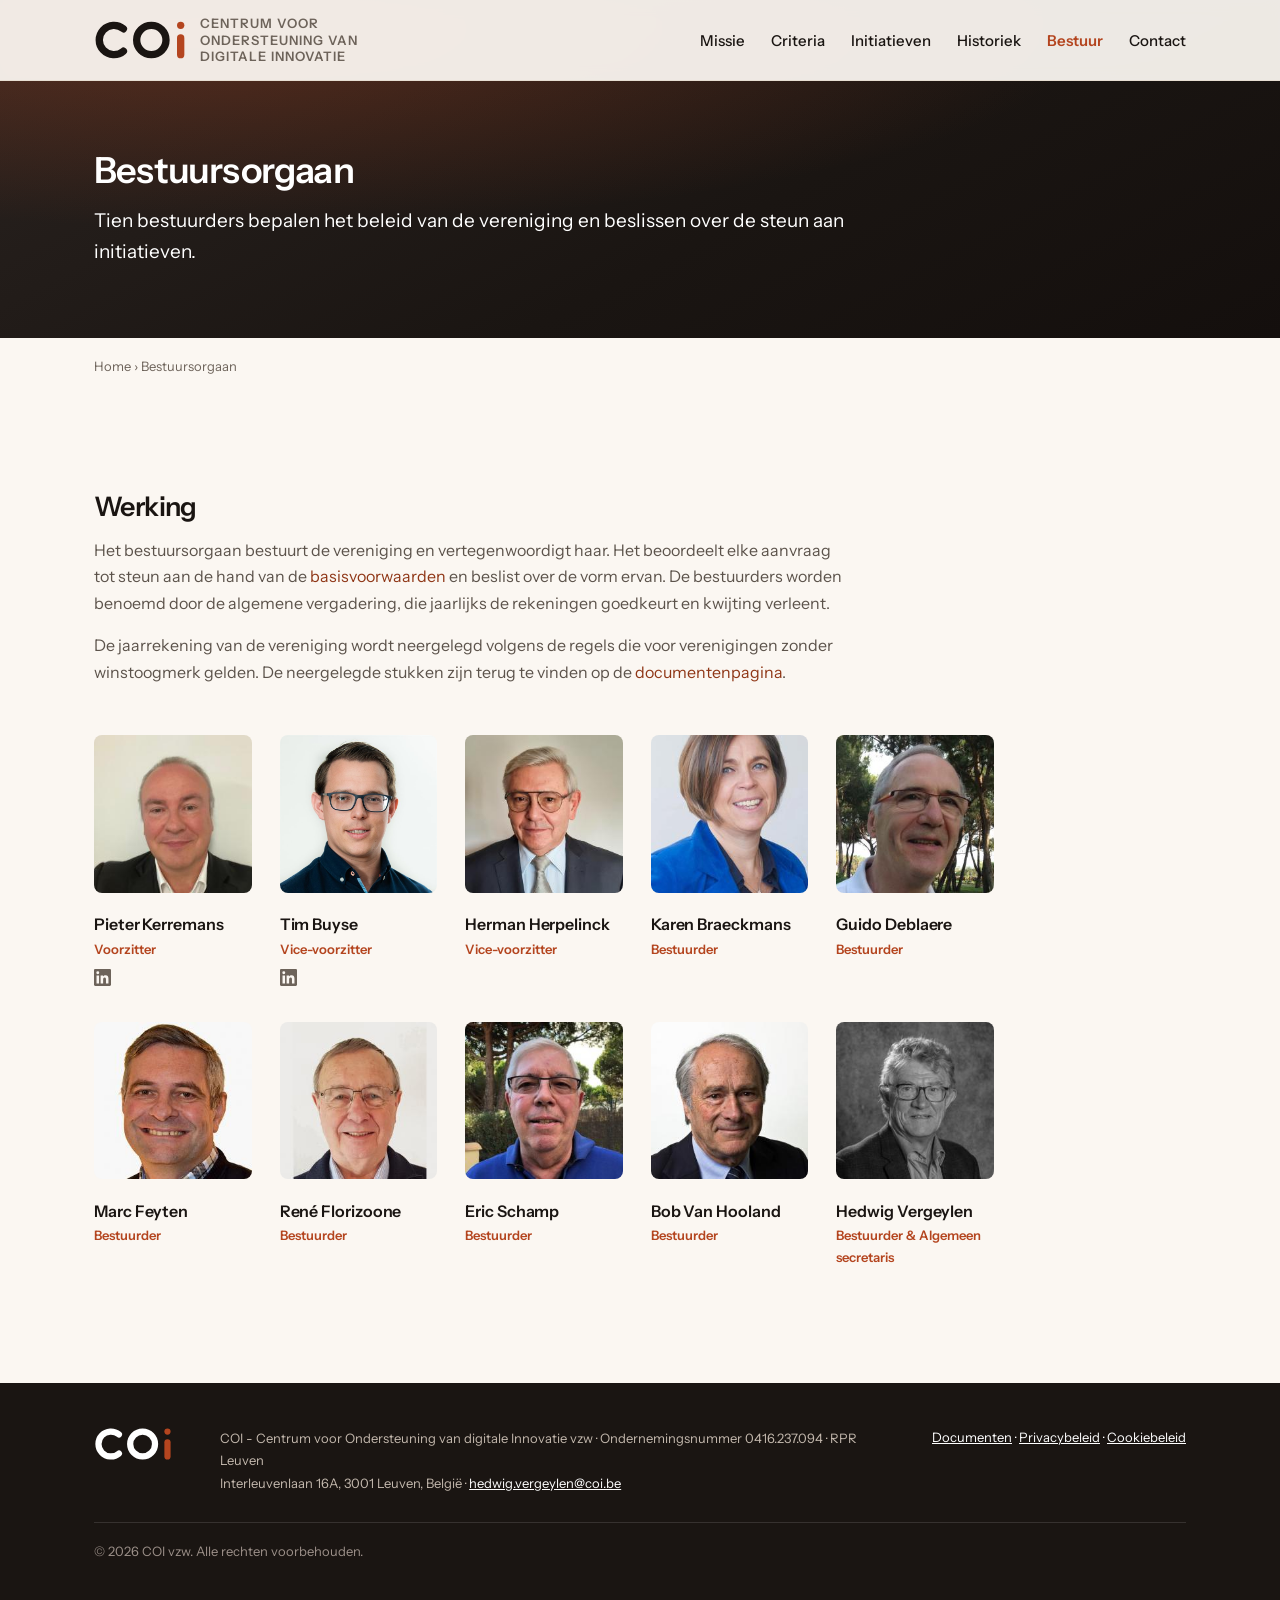
==== commit da2e1ead: "Maak www.coi.be het hoofddomein van de site De vereniging had twee bijna gelijke sites op coi.be en " ====
--- a/bestuursorgaan/index.html
+++ b/bestuursorgaan/index.html
@@ -5,7 +5,7 @@
 <meta name="viewport" content="width=device-width, initial-scale=1.0" />
 <title>Bestuursorgaan - COI vzw</title>
 <meta name="description" content="Het bestuursorgaan van COI vzw telt tien leden. Samenstelling, werking en verantwoording tegenover de algemene vergadering." />
-<link rel="canonical" href="https://www.coivzw.be/bestuursorgaan/" />
+<link rel="canonical" href="https://www.coi.be/bestuursorgaan/" />
 <link rel="icon" type="image/svg+xml" href="../assets/favicon.svg" />
 <link rel="icon" type="image/png" sizes="32x32" href="../assets/favicon-32.png" />
 <link rel="icon" type="image/png" sizes="16x16" href="../assets/favicon-16.png" />
--- a/css/style.css
+++ b/css/style.css
@@ -87,10 +87,28 @@
      knoppen, kaarten, navigatie en de scroll-animaties op dezelfde manier. */
   --ease: cubic-bezier(0.22, 0.61, 0.36, 1);
   --snel: 0.2s;
-  --traag: 0.7s;
+  /* Korter dan de 0,7s van voorheen. De referentiesite voelt levendig door
+     korte overgangen, niet door lang binnenkomende elementen. */
+  --traag: 0.45s;
 
   /* Verticale ademruimte per sectie, meeschalend met de vensterbreedte. */
   --sectie-ruimte: clamp(72px, 9vw, 128px);
+
+  /* Typografische schaal: zeven stappen, en niets daarbuiten.
+     Er stonden hier 23 verschillende groottes, waarvan er dertien tussen 12,8
+     en 19,2px zaten - het verschil tussen twee ervan was 0,32px. Zulke sprongen
+     leest niemand als hiërarchie; ze ogen alleen als onnauwkeurigheid.
+     De grote stappen schalen mee met de vensterbreedte, en wel zo dat de
+     onderlinge verhouding op elke breedte behouden blijft. Op 375px vielen
+     paginatitel en sectietitel voordien allebei op 27,2px - dus precies weg
+     op het scherm waar hiërarchie het hardst nodig is. */
+  --t-1: 0.8125rem;                          /* 13px - bijschrift, meta */
+  --t-2: 0.9375rem;                          /* 15px - kleine tekst in kaarten */
+  --t-3: 1rem;                               /* 16px - broodtekst */
+  --t-4: 1.1875rem;                          /* 19px - kaarttitel, inleiding */
+  --t-5: clamp(1.375rem, 2.1vw, 1.75rem);    /* 22-28px - sectietitel */
+  --t-6: clamp(1.625rem, 3vw, 2.25rem);      /* 26-36px - paginatitel */
+  --t-7: clamp(2rem, 4.6vw, 3.375rem);       /* 32-54px - hero */
 }
 
 * {
@@ -199,7 +217,7 @@
 /* Het merkteken leest zelf al C-O-I, dus de afkorting hoeft er niet naast.
    Wat er wel bij moet, is waar die drie letters voor staan. */
 .header__logo-sub {
-  font-size: 0.68rem;
+  font-size: var(--t-1);
   font-weight: 600;
   letter-spacing: 0.075em;
   text-transform: uppercase;
@@ -217,7 +235,7 @@
 .nav__list a {
   color: var(--color-dark);
   font-weight: 500;
-  font-size: 0.95rem;
+  font-size: var(--t-2);
   transition: color var(--snel) var(--ease);
 }
 
@@ -263,20 +281,29 @@
   overflow: hidden;
 }
 
+/* LET OP: dit element draagt óók de klasse container. Zet je hier een kleinere
+   max-width, dan overschrijft die de 1140px van de container, en omdat de
+   container margin: 0 auto heeft schuift het blok meteen naar het midden. Zo
+   stond de herotekst 190px verder naar rechts dan de rest van de pagina.
+   De lijnlengte hoort dus op h1 en p, niet op dit blok. */
 .hero__content {
   position: relative;
   z-index: 1;
-  max-width: 760px;
+  /* .hero is een flexbox, dus dit blok is een flex-item. Zonder width: 100%
+     krimpt het tot zijn inhoud en centreren de auto-marges van .container het
+     midden in het scherm - precies wat we hier niet willen. */
+  width: 100%;
 }
 
 .hero h1 {
   color: #fff;
-  font-size: clamp(2.1rem, 4.6vw, 3.4rem);
+  font-size: var(--t-7);
   margin-bottom: 22px;
+  max-width: 21ch;
 }
 
 .hero p {
-  font-size: clamp(1.02rem, 1.5vw, 1.2rem);
+  font-size: var(--t-4);
   margin-bottom: 32px;
   max-width: 60ch;
   color: rgba(255, 255, 255, 0.86);
@@ -306,7 +333,7 @@
   border: none;
   cursor: pointer;
   font-family: var(--font-body);
-  font-size: 1rem;
+  font-size: var(--t-3);
   transition: background var(--snel) var(--ease),
               transform var(--snel) var(--ease),
               box-shadow var(--snel) var(--ease);
@@ -336,7 +363,7 @@
    los boven zweven. Gecentreerde lopende tekst leest bovendien trager, omdat
    het oog elke regel op een andere plek moet terugvinden. */
 .section__title {
-  font-size: clamp(1.7rem, 3vw, 2.3rem);
+  font-size: var(--t-5);
   margin-bottom: 40px;
   max-width: 24ch;
 }
@@ -367,9 +394,14 @@
 }
 
 /* Projects */
+/* Twee kolommen, geen drie. Met drie kolommen bleef 54% van het raster leeg:
+   vijf van de acht jaargroepen hebben maar één project, dus geen enkele rij
+   vulde zich. Een raster ontleent zijn kracht aan volle rijen; zodra de inhoud
+   de kolomindeling structureel niet haalt, werkt het tegen de inhoud in.
+   min(100%, ...) houdt het bruikbaar op een smal scherm. */
 .projects-grid {
   display: grid;
-  grid-template-columns: repeat(auto-fit, minmax(280px, 1fr));
+  grid-template-columns: repeat(auto-fit, minmax(min(100%, 440px), 1fr));
   gap: 28px;
 }
 
@@ -386,11 +418,11 @@
               border-color var(--snel) var(--ease);
 }
 
-.project-card:hover {
-  transform: translateY(-4px);
-  border-color: var(--color-line-diep);
-  box-shadow: 0 14px 30px rgba(29, 27, 26, 0.10);
-}
+/* Bewust GEEN hover-effect: er zit geen link in deze kaart, dus een lift zou
+   klikbaarheid beloven die er niet is. Hover hoort te betekenen "hier kan je
+   klikken"; anders is het versiering die de bezoeker op het verkeerde been zet.
+   Zodra er per project een verwijzing naar de partnersite bij komt, mag de
+   hover van .card hier gewoon overgenomen worden. */
 
 /* Elk logo staat in hetzelfde lichtgrijze kader - een lichte drager, want zo
    goed als elk merk levert zijn logo in een donkere versie aan. Het grijs zet
@@ -431,7 +463,7 @@
 }
 
 .project-card__body h3 {
-  font-size: 1.1rem;
+  font-size: var(--t-4);
   margin-bottom: 10px;
 }
 
@@ -442,7 +474,7 @@
   grid-column: 1 / -1;
   font-family: var(--font-heading);
   font-weight: 400;
-  font-size: clamp(1.5rem, 2.4vw, 1.9rem);
+  font-size: var(--t-5);
   color: var(--color-primary);
   display: flex;
   align-items: center;
@@ -463,14 +495,18 @@
 }
 
 .project-card__body p {
-  font-size: 0.92rem;
+  font-size: var(--t-2);
   color: var(--color-text);
 }
 
 /* Oproep. Sluit de startpagina af met de vraag die nergens anders prominent
    stond: heeft u een initiatief? Donker vlak, zodat het losstaat van de rest. */
+/* Op het zandvlak in plaats van donker. Donker liep naadloos over in de
+   voettekst - samen 617px aaneengesloten bijna-zwart - en dan leest de bezoeker
+   de enige plek waar de site iets vraagt als voettekst, dus als chroom. */
 .oproep {
-  background: var(--color-dark);
+  background: var(--color-bg-alt);
+  border-top: 3px solid var(--color-primary);
 }
 
 .oproep__inner {
@@ -486,13 +522,12 @@
 }
 
 .oproep h2 {
-  color: #fff;
-  font-size: clamp(1.5rem, 2.6vw, 2rem);
+  font-size: var(--t-5);
   margin-bottom: 10px;
 }
 
 .oproep p {
-  color: rgba(255, 255, 255, 0.78);
+  color: var(--color-muted);
 }
 
 .oproep .btn {
@@ -500,46 +535,34 @@
 }
 
 /* Timeline */
-.timeline {
-  max-width: 760px;
-  margin: 0;
-  position: relative;
-  padding-left: 32px;
-  border-left: 2px solid var(--color-line);
-}
-
-.timeline__item {
-  position: relative;
-  margin-bottom: 40px;
-}
-
-.timeline__item:last-child {
-  margin-bottom: 0;
-}
-
-.timeline__item::before {
-  content: "";
-  position: absolute;
-  left: -41px;
-  top: 4px;
-  width: 16px;
-  height: 16px;
-  border-radius: 50%;
-  background: var(--color-primary);
-  border: 3px solid var(--color-bg);
-}
-
-.timeline__year {
-  font-family: var(--font-heading);
-  color: var(--color-primary);
-  font-size: 1.2rem;
+/* Tijdvakken op de historiekpagina. Gebruikt dezelfde .jaar-kop als de
+   projectenpagina; er waren voordien twee verschillende vormen voor hetzelfde
+   idee (verticale lijn met bol tegenover doorlopende lijn), en dan is het
+   geen patroon meer. */
+.tijdvakken {
+  display: grid;
+  gap: 4px;
+}
+
+.tijdvak {
+  max-width: 68ch;
+  padding-bottom: 8px;
+}
+
+.tijdvak h3 {
+  font-size: var(--t-4);
   margin-bottom: 8px;
 }
 
 /* Board */
+/* Kleiner weergegeven dan voorheen. De bronbestanden zijn 240x240; op 196 CSS-px
+   vraagt een scherm met dubbele pixeldichtheid er 392 van, en dat is zichtbaar
+   zacht. Door het raster op 900px te begrenzen blijven het twee rijen van vijf,
+   maar zakt de weergave naar ongeveer 157px - veel dichter bij de bron. */
 .board-grid {
   display: grid;
-  grid-template-columns: repeat(auto-fit, minmax(180px, 1fr));
+  max-width: 900px;
+  grid-template-columns: repeat(auto-fit, minmax(150px, 1fr));
   gap: 28px;
 }
 
@@ -557,12 +580,12 @@
 }
 
 .board-member h3 {
-  font-size: 1rem;
+  font-size: var(--t-3);
   margin-bottom: 4px;
 }
 
 .board-member p {
-  font-size: 0.85rem;
+  font-size: var(--t-1);
   color: var(--color-primary);
   font-weight: 600;
 }
@@ -596,7 +619,7 @@
 }
 
 .contact__info h3 {
-  font-size: 1.1rem;
+  font-size: var(--t-4);
   margin-bottom: 6px;
   margin-top: 20px;
 }
@@ -613,7 +636,7 @@
 
 .contact__form label {
   font-weight: 600;
-  font-size: 0.9rem;
+  font-size: var(--t-2);
   margin-top: 10px;
 }
 
@@ -623,7 +646,7 @@
   border: 1px solid var(--color-line);
   border-radius: 4px;
   font-family: var(--font-body);
-  font-size: 0.95rem;
+  font-size: var(--t-2);
 }
 
 .contact__form input:focus,
@@ -637,28 +660,36 @@
 }
 
 .contact__form-note {
-  font-size: 0.8rem;
+  font-size: var(--t-1);
   color: var(--color-muted);
   margin-top: 10px;
 }
 
-/* Footer */
+/* Footer. Stond als enige blok van de hele site gecentreerd, terwijl links
+   uitlijnen elders het uitgangspunt is. Nu drie kolommen die op een smal
+   scherm onder elkaar vallen; dat scheelt meteen hoogte. */
 .footer {
   background: var(--color-dark);
   color: #fff;
-  padding: 40px 0;
-  text-align: center;
-  font-size: 0.85rem;
+  padding: 44px 0;
+  font-size: var(--t-1);
+}
+
+.footer__inner {
+  display: grid;
+  grid-template-columns: auto 1fr auto;
+  align-items: start;
+  gap: 20px 48px;
 }
 
 .footer__legal {
-  margin-top: 8px;
   color: var(--color-op-donker);
   line-height: 1.7;
 }
 
 .footer__links {
-  margin-top: 12px;
+  justify-self: end;
+  text-align: right;
 }
 
 /* Alle links in de voettekst wit: het merkblauw haalt op de donkere
@@ -668,15 +699,19 @@
   text-decoration: underline;
 }
 
+/* Het auteursrecht loopt over de volle breedte onder de andere drie, met een
+   dunne scheiding erboven. */
 .footer__copy {
-  margin-top: 12px;
+  grid-column: 1 / -1;
+  margin-top: 8px;
+  padding-top: 18px;
+  border-top: 1px solid rgba(255, 255, 255, 0.12);
   color: var(--color-op-donker-zacht);
 }
 
 .footer__logo {
-  height: 36px;
+  height: 34px;
   width: auto;
-  margin-bottom: 16px;
 }
 
 /* Scroll-animatie.
@@ -737,28 +772,42 @@
 .page-hero__overlay {
   position: absolute;
   inset: 0;
-  background: linear-gradient(135deg, rgba(26, 21, 18, 0.94), rgba(180, 69, 31, 0.62));
-}
-
+  /* Zelfde recept en dezelfde dosering als de hero op de startpagina. Voordien
+     stond hier bijna dubbel zoveel terracotta (0,62 tegenover 0,34), waardoor
+     de hero die het minst hoeft te dragen het hardst schreeuwde. */
+  background:
+    radial-gradient(115% 95% at 16% 10%, rgba(180, 69, 31, 0.34) 0%, rgba(180, 69, 31, 0) 60%),
+    linear-gradient(152deg, #2a2320 0%, #1a1512 60%, #140f0d 100%);
+}
+
+/* Zelfde valkuil als bij .hero__content: dit is ook een container, dus geen
+   max-width hier. De lijnlengte staat op de h1 en de p eronder. */
 .page-hero__content {
   position: relative;
   z-index: 1;
-  max-width: 760px;
+}
+
+.page-hero h1 {
+  max-width: 20ch;
+}
+
+.page-hero p {
+  max-width: 58ch;
 }
 
 .page-hero h1 {
   color: #fff;
-  font-size: 2.2rem;
+  font-size: var(--t-6);
   margin-bottom: 14px;
 }
 
 .page-hero p {
-  font-size: 1.05rem;
+  font-size: var(--t-4);
 }
 
 /* Breadcrumb */
 .breadcrumb {
-  font-size: 0.85rem;
+  font-size: var(--t-1);
   color: var(--color-muted);
   padding: 18px 0 0;
 }
@@ -785,6 +834,7 @@
 }
 
 .card {
+  position: relative;
   background: var(--color-surface);
   border: 1px solid var(--color-line);
   border-radius: 10px;
@@ -803,31 +853,51 @@
   box-shadow: 0 14px 30px rgba(29, 27, 26, 0.10);
 }
 
-/* De doorverwijzing schuift mee bij hover over de hele kaart. Inline-block is
-   nodig: op een gewoon inline-element heeft transform geen effect. */
+/* De hele kaart is klikbaar, niet alleen dat ene zinnetje onderaan. Het
+   onzichtbare vlak van deze ::after legt zich over de kaart, zodat de hover van
+   .card ook echt een klik oplevert. Zo blijft de belofte van die hover waar,
+   en hoeft er niets aan de HTML te veranderen. */
 .card__link {
   display: inline-block;
   transition: transform var(--snel) var(--ease);
 }
 
+.card__link::after {
+  content: "";
+  position: absolute;
+  inset: 0;
+  border-radius: inherit;
+}
+
 .card:hover .card__link {
   transform: translateX(4px);
 }
 
+/* Toetsenbordgebruikers zien de kaart oplichten in plaats van alleen de link. */
+.card:focus-within {
+  border-color: var(--color-line-diep);
+  box-shadow: 0 14px 30px rgba(29, 27, 26, 0.10);
+}
+
+.card__link:focus-visible {
+  outline: 2px solid var(--color-primary);
+  outline-offset: 3px;
+}
+
 .card h3 {
-  font-size: 1.2rem;
+  font-size: var(--t-4);
   margin-bottom: 10px;
 }
 
 .card p {
-  font-size: 0.94rem;
+  font-size: var(--t-2);
   margin-bottom: 18px;
   flex-grow: 1;
 }
 
 .card__link {
   font-weight: 600;
-  font-size: 0.9rem;
+  font-size: var(--t-2);
 }
 
 /* Identiteitskader (rechtsvorm, ondernemingsnummer, zetel) */
@@ -842,7 +912,7 @@
 }
 
 .identity h3 {
-  font-size: 1.05rem;
+  font-size: var(--t-4);
   margin-bottom: 12px;
 }
 
@@ -850,7 +920,7 @@
   display: grid;
   grid-template-columns: minmax(160px, auto) 1fr;
   gap: 8px 20px;
-  font-size: 0.92rem;
+  font-size: var(--t-2);
 }
 
 .identity dt {
@@ -869,7 +939,7 @@
 }
 
 .prose h2 {
-  font-size: 1.5rem;
+  font-size: var(--t-5);
   margin: 40px 0 14px;
 }
 
@@ -878,7 +948,7 @@
 }
 
 .prose h3 {
-  font-size: 1.15rem;
+  font-size: var(--t-4);
   margin: 28px 0 10px;
 }
 
@@ -907,7 +977,7 @@
   min-width: 520px;
   border-collapse: collapse;
   margin-bottom: 0;
-  font-size: 0.92rem;
+  font-size: var(--t-2);
 }
 
 .prose th,
@@ -925,7 +995,7 @@
 }
 
 .prose__updated {
-  font-size: 0.85rem;
+  font-size: var(--t-1);
   color: var(--color-muted);
   margin-bottom: 30px;
 }
@@ -951,19 +1021,19 @@
 .voorwaarde__nr {
   display: block;
   font-family: var(--font-heading);
-  font-size: 1.7rem;
+  font-size: var(--t-6);
   line-height: 1;
   color: var(--color-primary);
   margin-bottom: 12px;
 }
 
 .voorwaarde h3 {
-  font-size: 1.02rem;
+  font-size: var(--t-4);
   margin-bottom: 8px;
 }
 
 .voorwaarde p {
-  font-size: 0.9rem;
+  font-size: var(--t-2);
   color: var(--color-text);
 }
 
@@ -983,12 +1053,12 @@
 }
 
 .steunvorm h3 {
-  font-size: 1.02rem;
+  font-size: var(--t-4);
   margin-bottom: 10px;
 }
 
 .steunvorm p {
-  font-size: 0.9rem;
+  font-size: var(--t-2);
 }
 
 .steunvorm__wanneer {
@@ -1003,6 +1073,30 @@
   color: var(--color-dark);
 }
 
+/* De vier werkdomeinen op de over-onspagina. Stonden als opsomming onder
+   elkaar in één tekstkolom, waardoor de rechterhelft van de pagina over de
+   volle hoogte leeg bleef. */
+.domeinen {
+  display: grid;
+  grid-template-columns: repeat(auto-fit, minmax(230px, 1fr));
+  gap: 24px;
+}
+
+.domein {
+  padding-top: 18px;
+  border-top: 2px solid var(--color-primary);
+}
+
+.domein h3 {
+  font-size: var(--t-4);
+  margin-bottom: 8px;
+}
+
+.domein p {
+  font-size: var(--t-2);
+  color: var(--color-text);
+}
+
 /* Documentenlijst */
 .doc-list {
   max-width: 760px;
@@ -1012,25 +1106,47 @@
 
 .doc-list li {
   border-bottom: 1px solid var(--color-line);
-  padding: 18px 0;
+  /* Negatieve marge zodat de hoverbalk iets breder is dan de tekst en de
+     tekst zelf toch op de linkerrand van de pagina blijft staan. */
+  padding: 18px 14px;
+  margin: 0 -14px;
   display: flex;
   flex-wrap: wrap;
   align-items: baseline;
   gap: 6px 16px;
+  transition: background var(--snel) var(--ease);
 }
 
 .doc-list li:first-child {
   border-top: 1px solid var(--color-line);
 }
 
+/* Dit zijn links, en ze moeten er ook zo uitzien. Ze stonden in dezelfde kleur
+   als een gewone kop, zonder onderstreping en zonder hover - op de ene pagina
+   waar alle inhoud uit verwijzingen bestaat. */
 .doc-list__title {
   font-weight: 600;
-  color: var(--color-dark);
+  color: var(--color-link);
+  text-decoration: underline;
+  text-decoration-thickness: 1px;
+  text-underline-offset: 3px;
+  text-decoration-color: var(--color-line-diep);
   flex-grow: 1;
+  transition: color var(--snel) var(--ease),
+              text-decoration-color var(--snel) var(--ease);
+}
+
+.doc-list__title:hover {
+  color: var(--color-primary);
+  text-decoration-color: currentColor;
+}
+
+.doc-list li:hover {
+  background: var(--color-bg-alt);
 }
 
 .doc-list__meta {
-  font-size: 0.85rem;
+  font-size: var(--t-1);
   color: var(--color-muted);
 }
 
@@ -1039,7 +1155,7 @@
   margin-top: 14px;
   padding-top: 12px;
   border-top: 1px solid var(--color-line);
-  font-size: 0.82rem;
+  font-size: var(--t-1);
   color: var(--color-muted);
 }
 
@@ -1047,10 +1163,6 @@
 @media (max-width: 860px) {
   .page-hero {
     padding: 120px 0 50px;
-  }
-
-  .page-hero h1 {
-    font-size: 1.7rem;
   }
 
   .identity dl {
@@ -1104,11 +1216,18 @@
     display: none;
   }
 
-  .hero h1 {
-    font-size: 1.9rem;
-  }
-
   .contact {
     grid-template-columns: 1fr;
   }
-}
+
+  /* Voettekst onder elkaar in plaats van in drie kolommen. */
+  .footer__inner {
+    grid-template-columns: 1fr;
+    gap: 16px;
+  }
+
+  .footer__links {
+    justify-self: start;
+    text-align: left;
+  }
+}
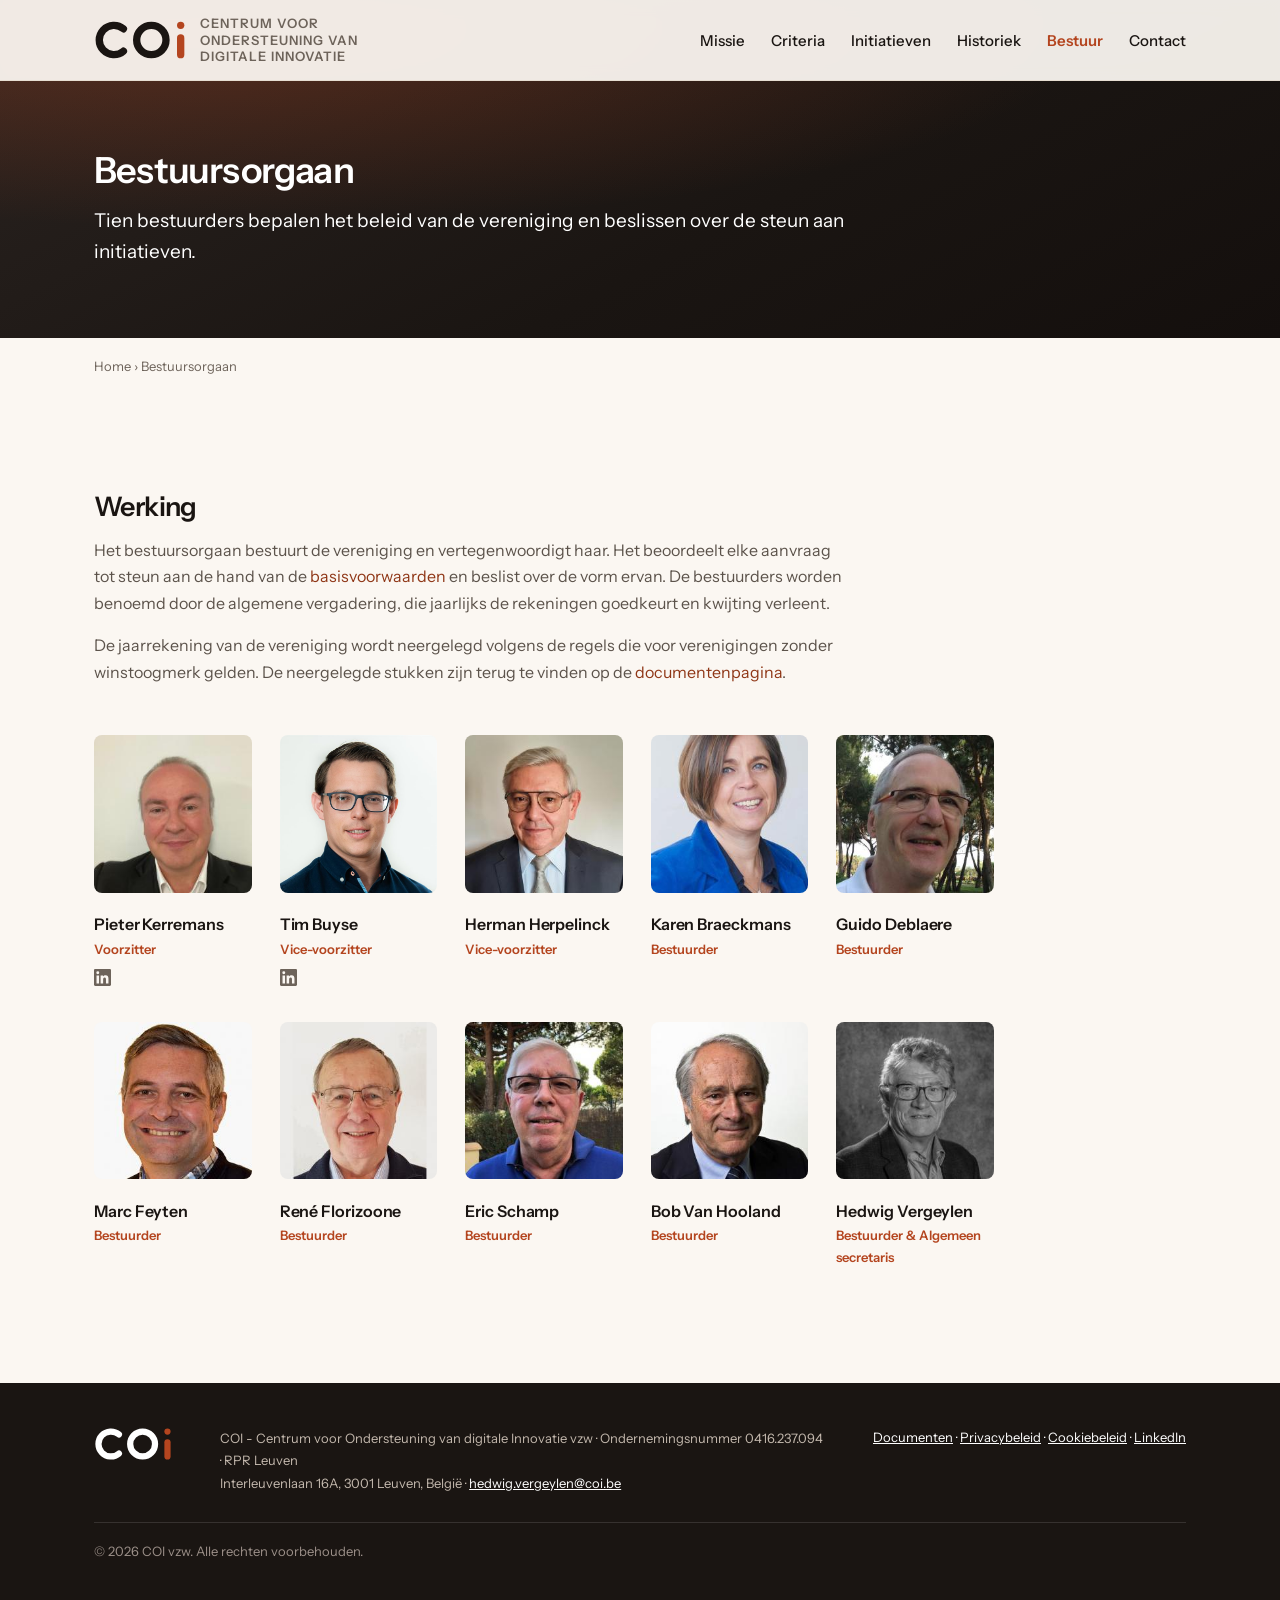
==== commit 8f57fd21: "Voeg LinkedIn, een deelkaart en recente initiatieven toe - LinkedIn: tekstlink in de voettekst van d" ====
--- a/bestuursorgaan/index.html
+++ b/bestuursorgaan/index.html
@@ -6,6 +6,17 @@
 <title>Bestuursorgaan - COI vzw</title>
 <meta name="description" content="Het bestuursorgaan van COI vzw telt tien leden. Samenstelling, werking en verantwoording tegenover de algemene vergadering." />
 <link rel="canonical" href="https://www.coi.be/bestuursorgaan/" />
+<meta property="og:type" content="website" />
+<meta property="og:site_name" content="COI vzw" />
+<meta property="og:locale" content="nl_BE" />
+<meta property="og:title" content="Bestuursorgaan - COI vzw" />
+<meta property="og:description" content="Het bestuursorgaan van COI vzw telt tien leden. Samenstelling, werking en verantwoording tegenover de algemene vergadering." />
+<meta property="og:url" content="https://www.coi.be/bestuursorgaan/" />
+<meta property="og:image" content="https://www.coi.be/assets/deelbeeld.png" />
+<meta property="og:image:width" content="1200" />
+<meta property="og:image:height" content="627" />
+<meta property="og:image:alt" content="COI vzw: wij steunen digitale innovatie die een maatschappelijk vraagstuk aanpakt" />
+<meta name="twitter:card" content="summary_large_image" />
 <link rel="icon" type="image/svg+xml" href="../assets/favicon.svg" />
 <link rel="icon" type="image/png" sizes="32x32" href="../assets/favicon-32.png" />
 <link rel="icon" type="image/png" sizes="16x16" href="../assets/favicon-16.png" />
@@ -131,7 +142,8 @@
     <p class="footer__links">
       <a href="../documenten/">Documenten</a> &middot;
       <a href="../privacy/">Privacybeleid</a> &middot;
-      <a href="../cookies/">Cookiebeleid</a>
+      <a href="../cookies/">Cookiebeleid</a> &middot;
+      <a href="https://www.linkedin.com/company/coivzw" rel="noopener">LinkedIn</a>
     </p>
     <p class="footer__copy">&copy; <span id="year"></span> COI vzw. Alle rechten voorbehouden.</p>
   </div>
--- a/css/style.css
+++ b/css/style.css
@@ -83,7 +83,7 @@
   --font-kop-klein: var(--font-body);
   --max-width: 1140px;
 
-  /* EÃƒÆ’Ã‚Â©n gedeelde versnellingscurve en duur voor alle overgangen. Zo bewegen
+  /* Eén gedeelde versnellingscurve en duur voor alle overgangen. Zo bewegen
      knoppen, kaarten, navigatie en de scroll-animaties op dezelfde manier. */
   --ease: cubic-bezier(0.22, 0.61, 0.36, 1);
   --snel: 0.2s;
@@ -753,6 +753,8 @@
 
   .btn:hover,
   .card:hover,
+  .recent-kaart:hover,
+  .recent-kaart:focus-visible,
   .project-card:hover {
     transform: none;
   }
@@ -900,6 +902,103 @@
   font-size: var(--t-2);
 }
 
+/* Recent ondersteund (startpagina). De hele kaart is een link naar dat
+   initiatief op de projectenpagina, dus hier mag de hover van .card wel: de
+   belofte van klikbaarheid klopt. Logokader zoals op de projectenpagina, maar
+   lager, want er staat maar één zin onder. */
+.recent {
+  display: grid;
+  grid-template-columns: repeat(auto-fit, minmax(260px, 1fr));
+  gap: 28px;
+}
+
+.recent-kaart {
+  display: flex;
+  flex-direction: column;
+  background: var(--color-surface);
+  border: 1px solid var(--color-line);
+  border-radius: 10px;
+  overflow: hidden;
+  color: var(--color-text);
+  box-shadow: 0 2px 10px rgba(29, 27, 26, 0.04);
+  transition: transform var(--snel) var(--ease),
+              box-shadow var(--snel) var(--ease),
+              border-color var(--snel) var(--ease);
+}
+
+.recent-kaart:hover,
+.recent-kaart:focus-visible {
+  transform: translateY(-4px);
+  border-color: var(--color-line-diep);
+  box-shadow: 0 14px 30px rgba(29, 27, 26, 0.10);
+}
+
+.recent-kaart:focus-visible {
+  outline: 2px solid var(--color-primary);
+  outline-offset: 3px;
+}
+
+.recent-kaart__logo {
+  height: 110px;
+  display: flex;
+  align-items: center;
+  justify-content: center;
+  background: var(--color-bg-alt);
+  padding: 22px 28px;
+}
+
+.recent-kaart__logo img {
+  max-width: 100%;
+  max-height: 64px;
+  object-fit: contain;
+}
+
+/* Zelfde reden als .project-card__logo--wide: een laag woordmerk mag de
+   breedte nemen in plaats van als streepje in het midden te hangen. */
+.recent-kaart__logo--wide img {
+  width: 100%;
+  height: auto;
+}
+
+.recent-kaart__body {
+  display: flex;
+  flex-direction: column;
+  padding: 18px 24px 24px;
+}
+
+/* Jaartal in de serif, zoals overal waar een cijfer staat. */
+.recent-kaart__jaar {
+  font-family: var(--font-heading);
+  font-size: var(--t-4);
+  line-height: 1;
+  color: var(--color-primary);
+  margin-bottom: 8px;
+}
+
+.recent-kaart__naam {
+  font-weight: 600;
+  font-size: var(--t-4);
+  line-height: 1.3;
+  color: var(--color-dark);
+  margin-bottom: 8px;
+}
+
+.recent-kaart__tekst {
+  font-size: var(--t-2);
+}
+
+.recent__alle {
+  margin-top: 28px;
+  font-weight: 600;
+  font-size: var(--t-2);
+}
+
+/* Wie via de startpagina naar een initiatief springt, landt anders onder de
+   vaste kopbalk van 80px. */
+.project-card {
+  scroll-margin-top: 104px;
+}
+
 /* Identiteitskader (rechtsvorm, ondernemingsnummer, zetel) */
 .identity {
   max-width: 760px;
@@ -994,6 +1093,27 @@
   color: var(--color-dark);
 }
 
+/* Kader voor één zin die niet mag wegvallen tussen de rest, zoals "voldoen is
+   geen recht op steun". Zelfde taal als het identiteitskader - streep in de
+   accentkleur links - maar zonder auto-marges, zodat het met de tekst links
+   uitlijnt. */
+.kader {
+  background: var(--color-surface);
+  border: 1px solid var(--color-line);
+  border-left: 4px solid var(--color-primary);
+  border-radius: 6px;
+  padding: 18px 24px;
+  margin: 24px 0 8px;
+}
+
+.prose .kader p {
+  margin-bottom: 0;
+}
+
+.kader strong {
+  color: var(--color-dark);
+}
+
 .prose__updated {
   font-size: var(--t-1);
   color: var(--color-muted);
@@ -1095,6 +1215,31 @@
 .domein p {
   font-size: var(--t-2);
   color: var(--color-text);
+}
+
+/* Lijntekening per domein. Zelfde taal als het merkteken: één lijndikte met
+   afgeronde uiteinden, in inkt, en telkens één element in de accentkleur - een
+   lijn zoals de stam van de i, of een gevulde punt zoals die erboven. Inline
+   SVG in plaats van een bestand, zodat de kleuren uit :root komen. */
+.domein__icoon {
+  display: block;
+  width: 44px;
+  height: 44px;
+  margin-bottom: 14px;
+  fill: none;
+  stroke: var(--color-dark);
+  stroke-width: 3.4;
+  stroke-linecap: round;
+  stroke-linejoin: round;
+}
+
+.domein__icoon .accent {
+  stroke: var(--color-primary);
+}
+
+.domein__icoon .punt {
+  fill: var(--color-primary);
+  stroke: none;
 }
 
 /* Documentenlijst */
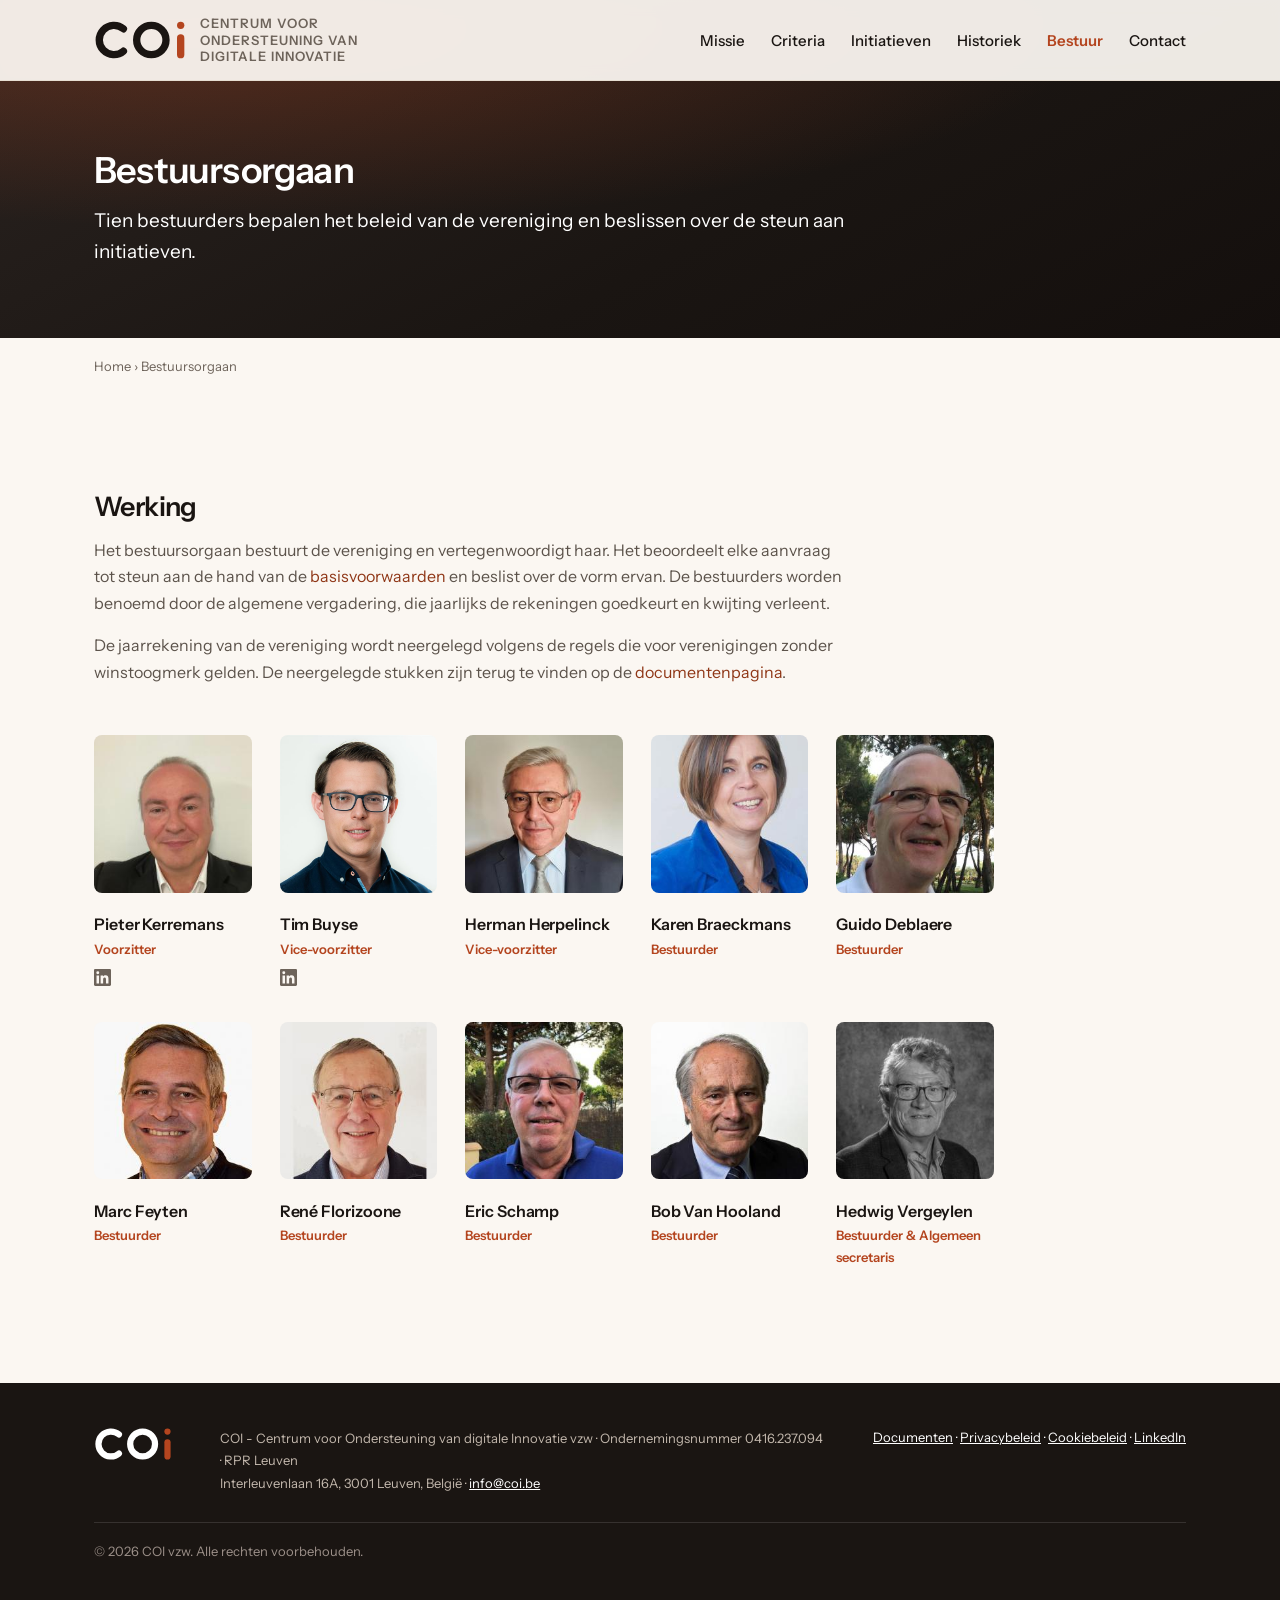
==== commit a51d3e1a: "Zet het algemene e-mailadres op info@coi.be De site wees overal naar het persoonlijke adres van de a" ====
--- a/bestuursorgaan/index.html
+++ b/bestuursorgaan/index.html
@@ -12,10 +12,10 @@
 <meta property="og:title" content="Bestuursorgaan - COI vzw" />
 <meta property="og:description" content="Het bestuursorgaan van COI vzw telt tien leden. Samenstelling, werking en verantwoording tegenover de algemene vergadering." />
 <meta property="og:url" content="https://www.coi.be/bestuursorgaan/" />
-<meta property="og:image" content="https://www.coi.be/assets/deelbeeld.png" />
-<meta property="og:image:width" content="1200" />
-<meta property="og:image:height" content="627" />
-<meta property="og:image:alt" content="COI vzw: wij steunen digitale innovatie die een maatschappelijk vraagstuk aanpakt" />
+<meta property="og:image" content="https://www.coi.be/assets/deelbeeld.png?v=3" />
+<meta property="og:image:width" content="2400" />
+<meta property="og:image:height" content="1254" />
+<meta property="og:image:alt" content="COI vzw: wij ondersteunen digitale innovatie met maatschappelijke impact" />
 <meta name="twitter:card" content="summary_large_image" />
 <link rel="icon" type="image/svg+xml" href="../assets/favicon.svg" />
 <link rel="icon" type="image/png" sizes="32x32" href="../assets/favicon-32.png" />
@@ -137,7 +137,7 @@
     <img src="../assets/coi-logo-wit.svg" alt="COI vzw" class="footer__logo">
     <p class="footer__legal">
       COI - Centrum voor Ondersteuning van digitale Innovatie vzw &middot; Ondernemingsnummer 0416.237.094 &middot; RPR Leuven<br>
-      Interleuvenlaan 16A, 3001 Leuven, België &middot; <a href="mailto:hedwig.vergeylen@coi.be">hedwig.vergeylen@coi.be</a>
+      Interleuvenlaan 16A, 3001 Leuven, België &middot; <a href="mailto:info@coi.be">info@coi.be</a>
     </p>
     <p class="footer__links">
       <a href="../documenten/">Documenten</a> &middot;
